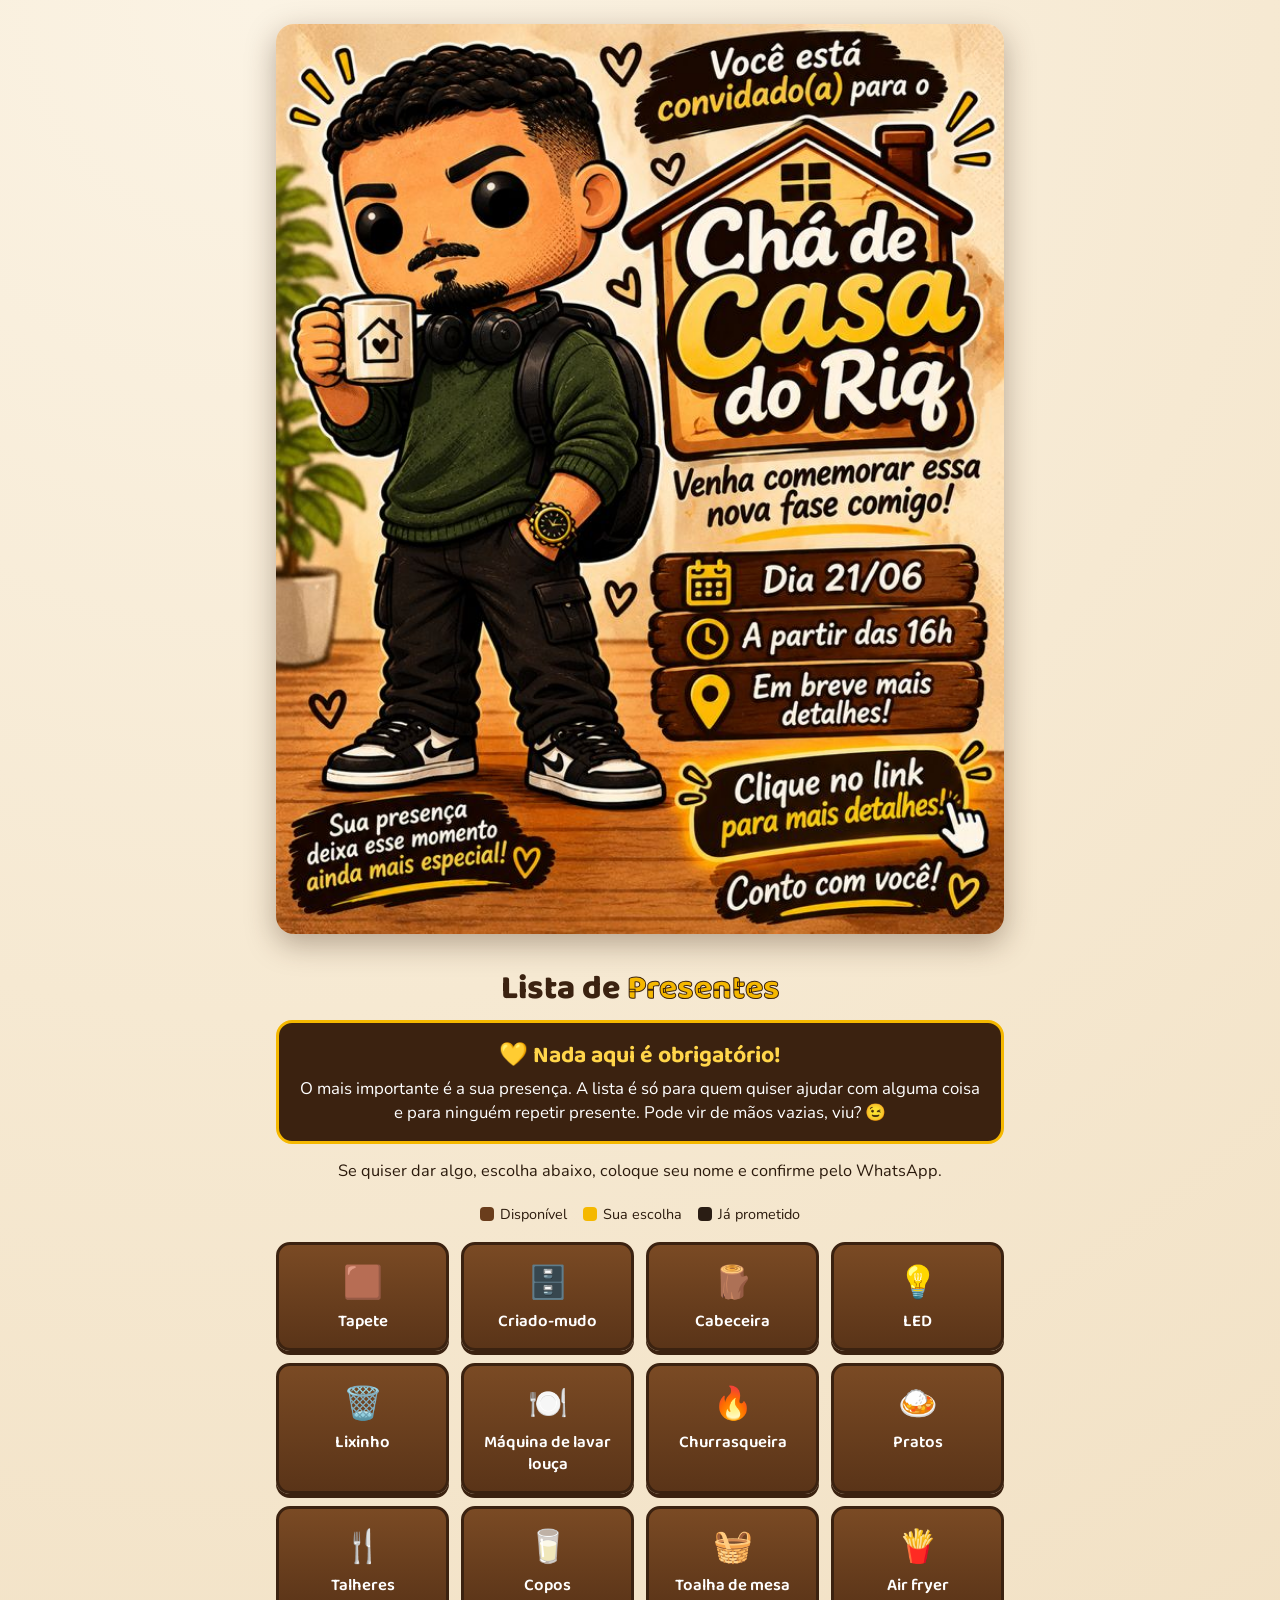
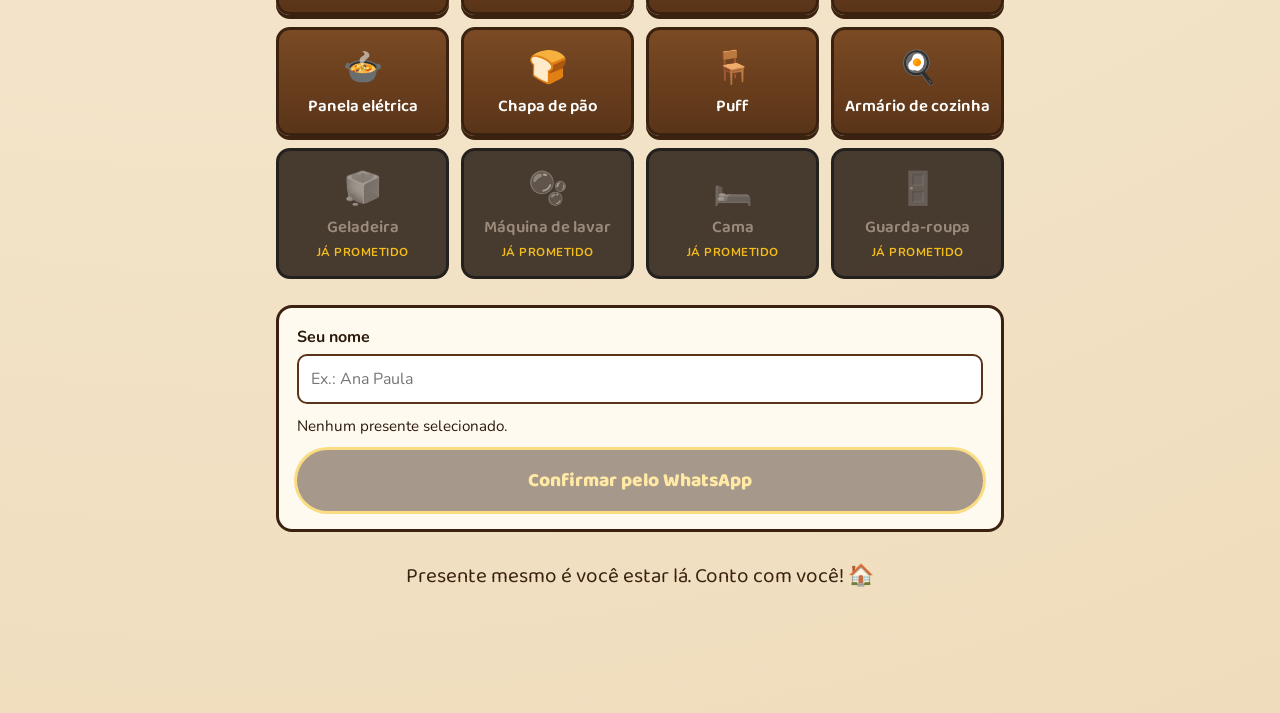
==== cha-de-casa/index.html @ 8cd5b953 "Adiciona a lista de presentes do chá de casa em /cha-de-casa Co-Authored-By: Claude Fable 5.1 <norep" ====
<!DOCTYPE html>
<html lang="pt-BR">
<head>
<meta charset="UTF-8">
<meta name="viewport" content="width=device-width, initial-scale=1.0">
<title>Chá de Casa do Riq — Lista de Presentes</title>
<link href="https://fonts.googleapis.com/css2?family=Baloo+2:wght@600;800&family=Nunito:wght@400;700&display=swap" rel="stylesheet">
<style>
  :root{
    --bege:#f6e9d2; --bege2:#efdcbc; --madeira:#5a3418; --madeira2:#3b2210;
    --amarelo:#f5b800; --amarelo2:#ffd54a; --texto:#2b1a0c; --escuro:#2a1d14;
  }
  *{box-sizing:border-box;margin:0;padding:0}
  body{font-family:'Nunito',sans-serif;color:var(--texto);
    background:radial-gradient(circle at 20% 0%,#fbf3e4,var(--bege) 40%,var(--bege2));min-height:100vh}
  .wrap{max-width:760px;margin:0 auto;padding:24px 16px 120px}
  .convite{width:100%;border-radius:18px;box-shadow:0 10px 30px rgba(59,34,16,.35);display:block}
  h1{font-family:'Baloo 2',cursive;font-weight:800;font-size:2.1rem;text-align:center;margin:28px 0 4px;color:var(--madeira2)}
  h1 span{color:var(--amarelo);-webkit-text-stroke:1px var(--madeira2)}
  .sub{text-align:center;margin-bottom:22px;font-size:1.02rem}
  .aviso{background:var(--madeira2);color:#fff;border:3px solid var(--amarelo);border-radius:16px;padding:16px 18px;
    text-align:center;font-size:1.05rem;line-height:1.45;margin:0 0 16px}
  .aviso strong{display:block;font-family:'Baloo 2',cursive;font-size:1.45rem;color:var(--amarelo2);margin-bottom:4px}
  .legenda{display:flex;gap:16px;justify-content:center;flex-wrap:wrap;margin-bottom:18px;font-size:.9rem}
  .legenda i{display:inline-block;width:14px;height:14px;border-radius:4px;vertical-align:-2px;margin-right:6px}
  .grid{display:grid;grid-template-columns:repeat(auto-fill,minmax(160px,1fr));gap:12px}
  .item{position:relative;background:linear-gradient(180deg,#7a4a24,var(--madeira));color:#fff;border:3px solid var(--madeira2);
    border-radius:14px;padding:16px 10px;text-align:center;cursor:pointer;transition:.15s;user-select:none;
    box-shadow:0 4px 0 var(--madeira2)}
  .item:hover{transform:translateY(-2px)}
  .item .emoji{font-size:2rem;display:block;margin-bottom:6px}
  .item .nome{font-family:'Baloo 2',cursive;font-weight:600;font-size:1.05rem;line-height:1.1}
  .item.sel{background:linear-gradient(180deg,var(--amarelo2),var(--amarelo));color:var(--madeira2);border-color:var(--madeira2)}
  .item.sel::after{content:"✓";position:absolute;top:6px;right:9px;font-weight:800;font-size:1.1rem}
  .item.prometido{background:var(--escuro);border-color:#000;color:#8d7d70;cursor:not-allowed;box-shadow:none;opacity:.85}
  .item.prometido:hover{transform:none}
  .item.prometido .emoji{filter:grayscale(1);opacity:.5}
  .item.prometido .tag{display:block;margin-top:6px;font-size:.72rem;font-weight:700;letter-spacing:.5px;text-transform:uppercase;color:var(--amarelo)}
  .tag{display:none}
  .form{margin-top:26px;background:#fffaf0;border:3px solid var(--madeira2);border-radius:16px;padding:18px}
  .form label{font-weight:700;display:block;margin-bottom:6px}
  .form input{width:100%;padding:12px;border-radius:10px;border:2px solid var(--madeira);font-size:1rem;font-family:inherit}
  .resumo{margin-top:12px;font-size:.95rem;min-height:1.2em}
  .btn{margin-top:14px;width:100%;padding:15px;border:none;border-radius:40px;font-family:'Baloo 2',cursive;font-weight:800;
    font-size:1.2rem;background:var(--madeira2);color:var(--amarelo2);cursor:pointer;box-shadow:0 0 0 3px var(--amarelo)}
  .btn:disabled{opacity:.45;cursor:not-allowed}
  .rodape{text-align:center;margin-top:28px;font-family:'Baloo 2',cursive;font-size:1.3rem;color:var(--madeira2)}
</style>
</head>
<body>
<div class="wrap">
  <img class="convite" src="[data-uri]" alt="Convite Chá de Casa do Riq — 21/06 a partir das 16h">

  <h1>Lista de <span>Presentes</span></h1>
  <div class="aviso">
    <strong>💛 Nada aqui é obrigatório!</strong>
    O mais importante é a sua presença. A lista é só para quem quiser ajudar com alguma coisa e para ninguém repetir presente. Pode vir de mãos vazias, viu? 😉
  </div>
  <p class="sub">Se quiser dar algo, escolha abaixo, coloque seu nome e confirme pelo WhatsApp.</p>

  <div class="legenda">
    <span><i style="background:#6a3d1c"></i>Disponível</span>
    <span><i style="background:#f5b800"></i>Sua escolha</span>
    <span><i style="background:#2a1d14"></i>Já prometido</span>
  </div>

  <div class="grid" id="grid"></div>

  <div class="form">
    <label for="nome">Seu nome</label>
    <input id="nome" placeholder="Ex.: Ana Paula" autocomplete="name">
    <div class="resumo" id="resumo">Nenhum presente selecionado.</div>
    <button class="btn" id="btn" disabled>Confirmar pelo WhatsApp</button>
  </div>

  <p class="rodape">Presente mesmo é você estar lá. Conto com você! 🏠</p>
</div>

<script>
  /* ===== CONFIGURAÇÃO =====
     WHATSAPP: número do Riq com DDI+DDD, só dígitos (ex.: 5561999998888).
     Para marcar um item como já prometido, troque prometido:false por true. */
  const WHATSAPP = "55XXXXXXXXXXX";

  const itens = [
    {nome:"Geladeira",              emoji:"🧊", prometido:true},
    {nome:"Máquina de lavar",       emoji:"🫧", prometido:true},
    {nome:"Cama",                   emoji:"🛏️", prometido:true},
    {nome:"Guarda-roupa",           emoji:"🚪", prometido:true},
    {nome:"Tapete",                 emoji:"🟫", prometido:false},
    {nome:"Criado-mudo",            emoji:"🗄️", prometido:false},
    {nome:"Cabeceira",              emoji:"🪵", prometido:false},
    {nome:"LED",                    emoji:"💡", prometido:false},
    {nome:"Lixinho",                emoji:"🗑️", prometido:false},
    {nome:"Máquina de lavar louça", emoji:"🍽️", prometido:false},
    {nome:"Churrasqueira",          emoji:"🔥", prometido:false},
    {nome:"Pratos",                 emoji:"🍛", prometido:false},
    {nome:"Talheres",               emoji:"🍴", prometido:false},
    {nome:"Copos",                  emoji:"🥛", prometido:false},
    {nome:"Toalha de mesa",         emoji:"🧺", prometido:false},
    {nome:"Air fryer",              emoji:"🍟", prometido:false},
    {nome:"Panela elétrica",        emoji:"🍲", prometido:false},
    {nome:"Chapa de pão",           emoji:"🍞", prometido:false},
    {nome:"Puff",                  emoji:"🪑", prometido:false},
    {nome:"Armário de cozinha",     emoji:"🍳", prometido:false},
  ];

  const grid = document.getElementById('grid');
  const nomeEl = document.getElementById('nome');
  const resumo = document.getElementById('resumo');
  const btn = document.getElementById('btn');
  const selecionados = new Set();

  // Disponíveis primeiro, prometidos no fim
  [...itens].sort((a,b)=>a.prometido-b.prometido).forEach(it=>{
    const d = document.createElement('div');
    d.className = 'item' + (it.prometido ? ' prometido' : '');
    d.innerHTML = `<span class="emoji">${it.emoji}</span><span class="nome">${it.nome}</span><span class="tag">Já prometido</span>`;
    if(!it.prometido){
      d.onclick = ()=>{
        selecionados.has(it.nome) ? selecionados.delete(it.nome) : selecionados.add(it.nome);
        d.classList.toggle('sel');
        atualizar();
      };
    }
    grid.appendChild(d);
  });

  function atualizar(){
    const lista = [...selecionados];
    resumo.textContent = lista.length ? 'Você vai dar: ' + lista.join(', ') : 'Nenhum presente selecionado.';
    btn.disabled = !(lista.length && nomeEl.value.trim());
  }
  nomeEl.addEventListener('input', atualizar);

  btn.onclick = ()=>{
    const msg = `Oi Riq! Aqui é ${nomeEl.value.trim()} 😊\nPara o Chá de Casa (21/06) eu vou dar: ${[...selecionados].join(', ')} 🎁`;
    window.open(`https://wa.me/${WHATSAPP}?text=${encodeURIComponent(msg)}`, '_blank');
  };
</script>
</body>
</html>
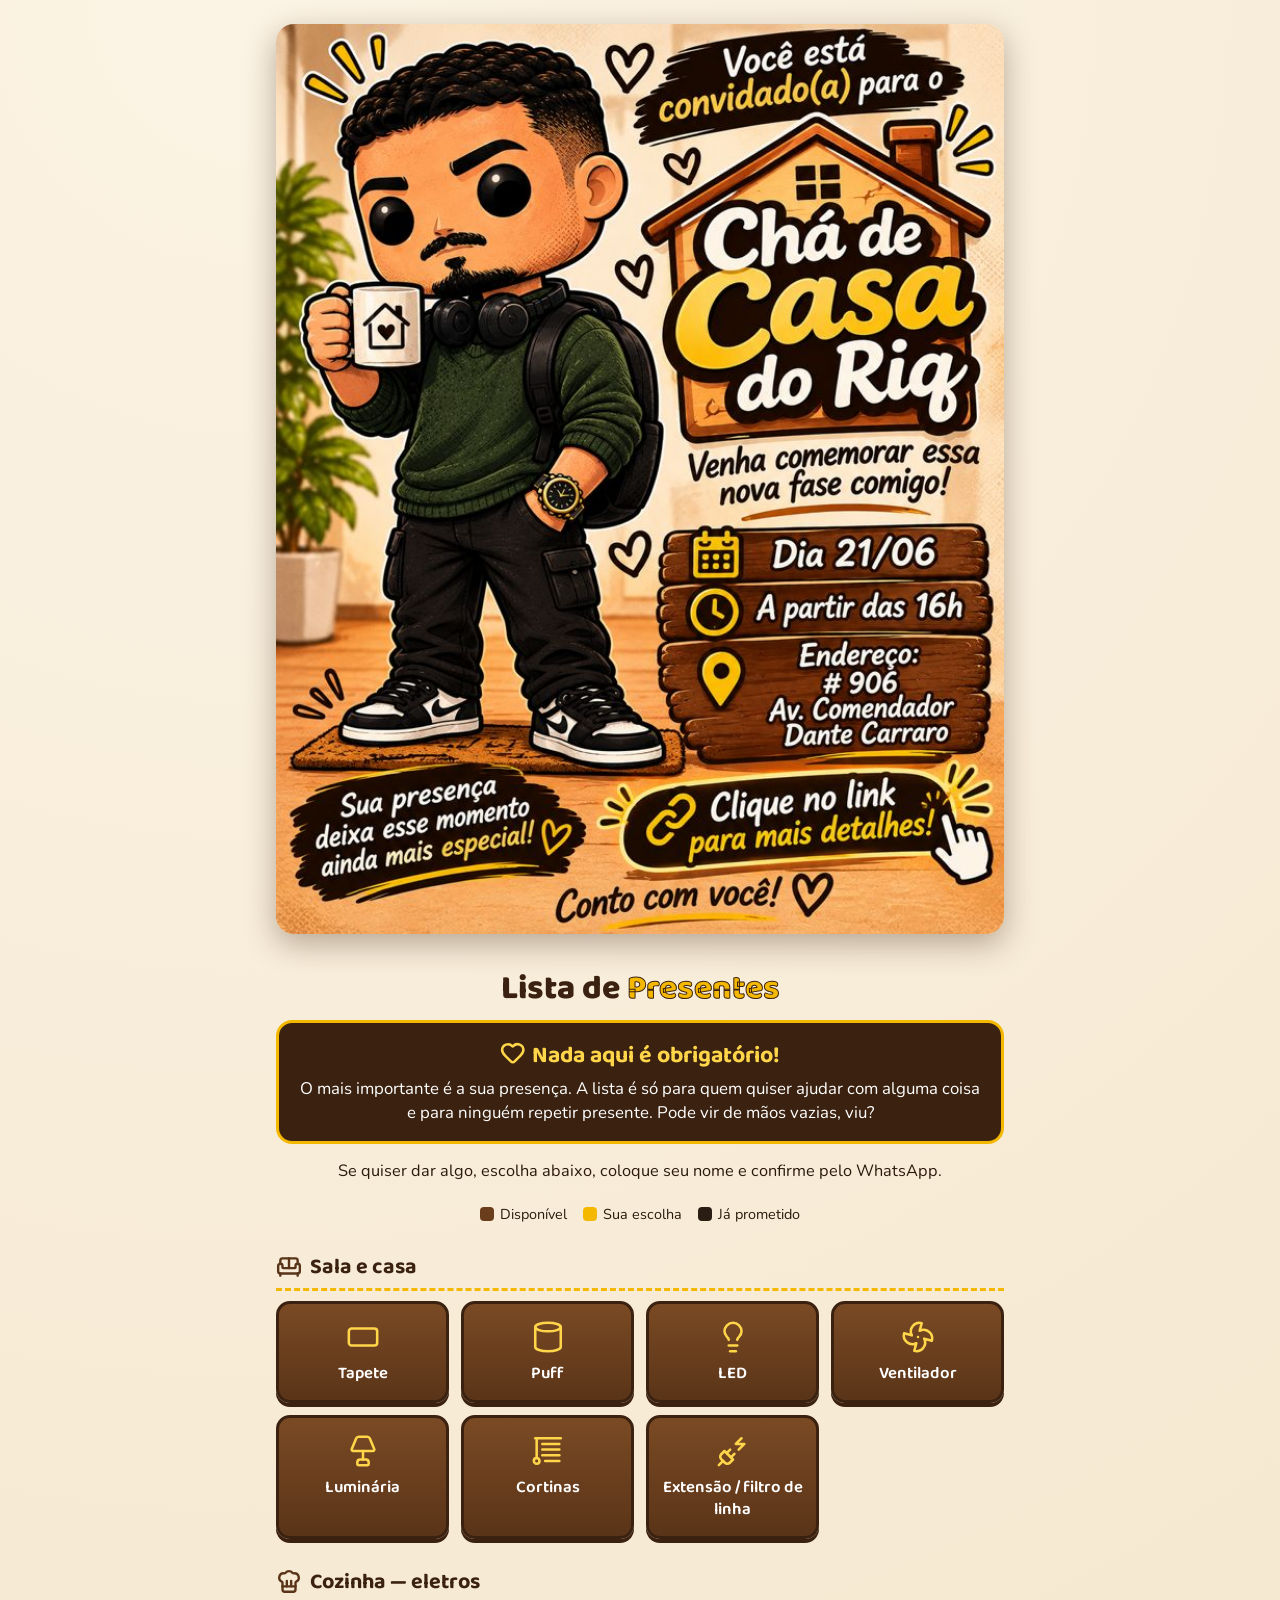
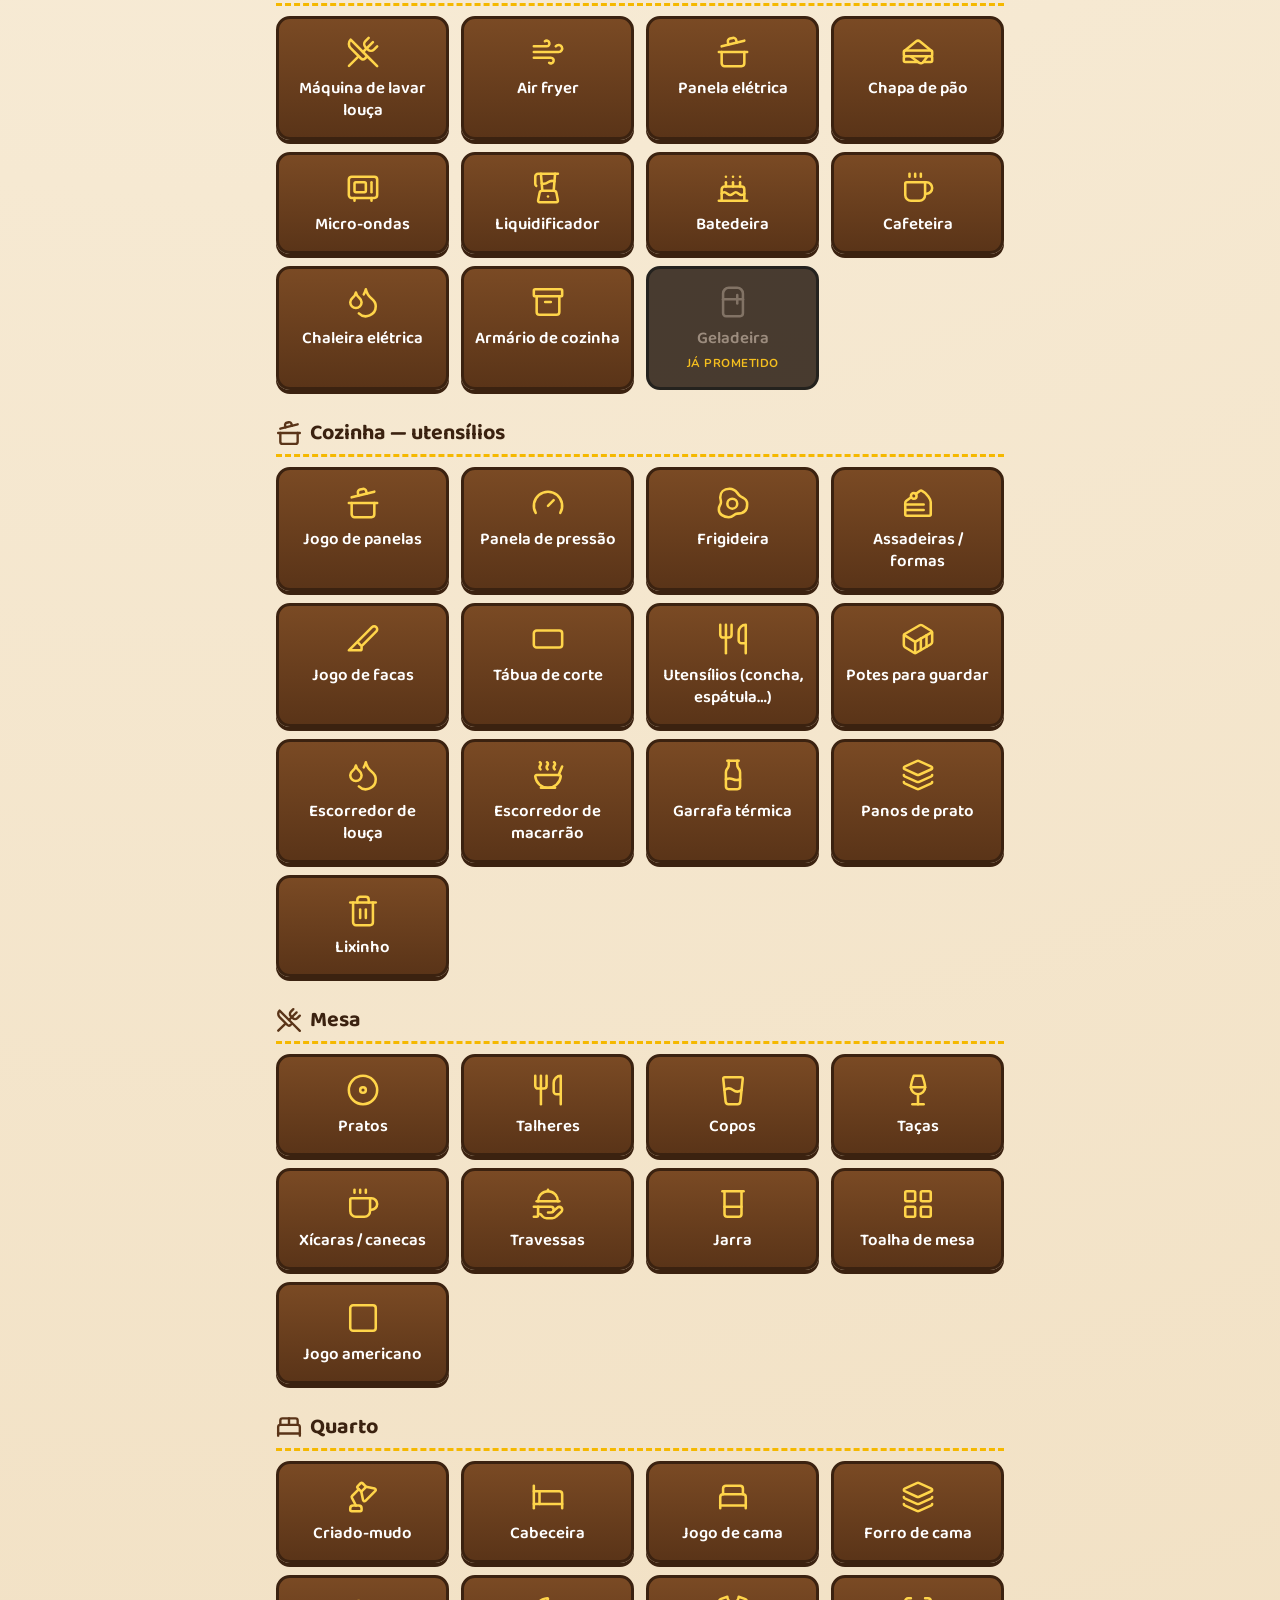
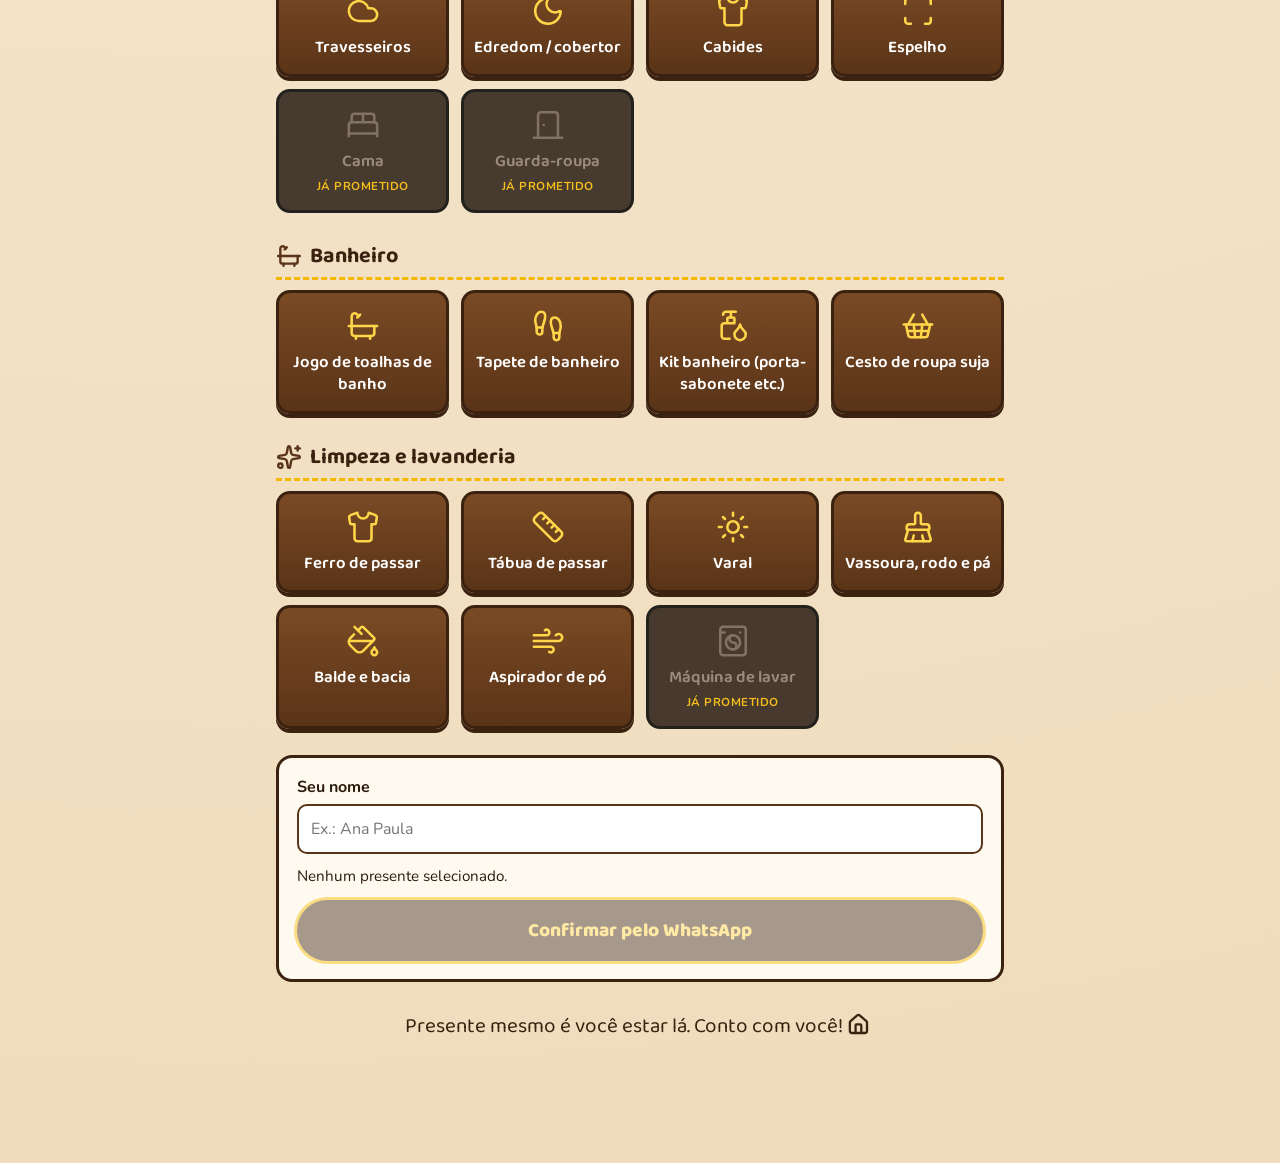
==== commit f2bd01bc: "Lista do chá de casa por categorias, com ícones e mais itens Co-Authored-By: Claude Fable 5.1 <norep" ====
--- a/cha-de-casa/index.html
+++ b/cha-de-casa/index.html
@@ -24,17 +24,24 @@
   .legenda{display:flex;gap:16px;justify-content:center;flex-wrap:wrap;margin-bottom:18px;font-size:.9rem}
   .legenda i{display:inline-block;width:14px;height:14px;border-radius:4px;vertical-align:-2px;margin-right:6px}
   .grid{display:grid;grid-template-columns:repeat(auto-fill,minmax(160px,1fr));gap:12px}
+  .cat{font-family:'Baloo 2',cursive;font-size:1.35rem;color:var(--madeira2);margin:26px 0 10px;border-bottom:3px dashed var(--amarelo);padding-bottom:4px}
   .item{position:relative;background:linear-gradient(180deg,#7a4a24,var(--madeira));color:#fff;border:3px solid var(--madeira2);
     border-radius:14px;padding:16px 10px;text-align:center;cursor:pointer;transition:.15s;user-select:none;
     box-shadow:0 4px 0 var(--madeira2)}
   .item:hover{transform:translateY(-2px)}
-  .item .emoji{font-size:2rem;display:block;margin-bottom:6px}
+  .item .ic{display:flex;justify-content:center;margin-bottom:8px}
+  .item .ic svg{width:34px;height:34px;stroke:var(--amarelo2);stroke-width:1.8}
+  .item.sel .ic svg{stroke:var(--madeira2)}
+  .cat{display:flex;align-items:center;gap:8px}
+  .cat svg{width:26px;height:26px;stroke:var(--madeira);stroke-width:2.2}
+  .ic-inline{display:inline-flex;vertical-align:-4px;margin-right:6px}
+  .ic-inline svg{width:1.1em;height:1.1em;stroke:currentColor;stroke-width:2.4}
   .item .nome{font-family:'Baloo 2',cursive;font-weight:600;font-size:1.05rem;line-height:1.1}
   .item.sel{background:linear-gradient(180deg,var(--amarelo2),var(--amarelo));color:var(--madeira2);border-color:var(--madeira2)}
   .item.sel::after{content:"✓";position:absolute;top:6px;right:9px;font-weight:800;font-size:1.1rem}
   .item.prometido{background:var(--escuro);border-color:#000;color:#8d7d70;cursor:not-allowed;box-shadow:none;opacity:.85}
   .item.prometido:hover{transform:none}
-  .item.prometido .emoji{filter:grayscale(1);opacity:.5}
+  .item.prometido .ic svg{stroke:#6e5f53}
   .item.prometido .tag{display:block;margin-top:6px;font-size:.72rem;font-weight:700;letter-spacing:.5px;text-transform:uppercase;color:var(--amarelo)}
   .tag{display:none}
   .form{margin-top:26px;background:#fffaf0;border:3px solid var(--madeira2);border-radius:16px;padding:18px}
@@ -49,12 +56,12 @@
 </head>
 <body>
 <div class="wrap">
-  <img class="convite" src="[data-uri]" alt="Convite Chá de Casa do Riq — 21/06 a partir das 16h">
+  <img class="convite" src="[data-uri]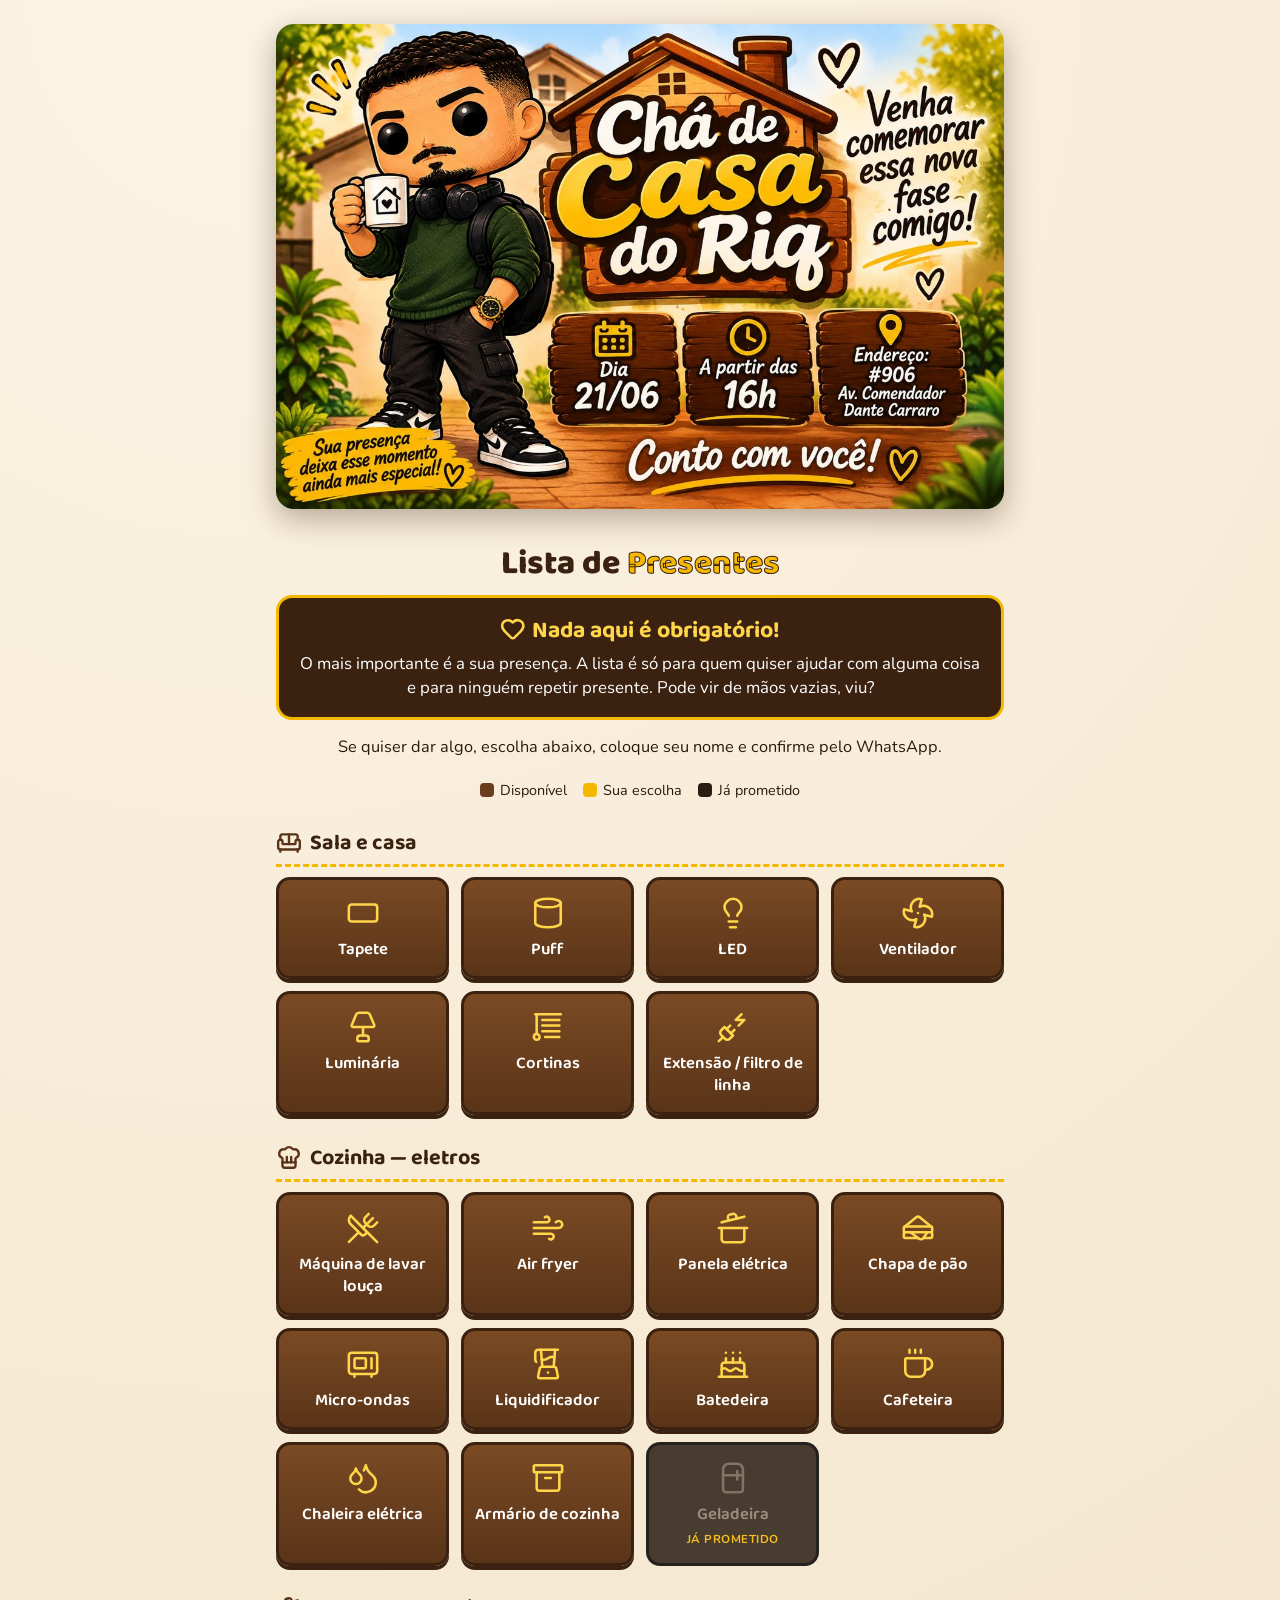
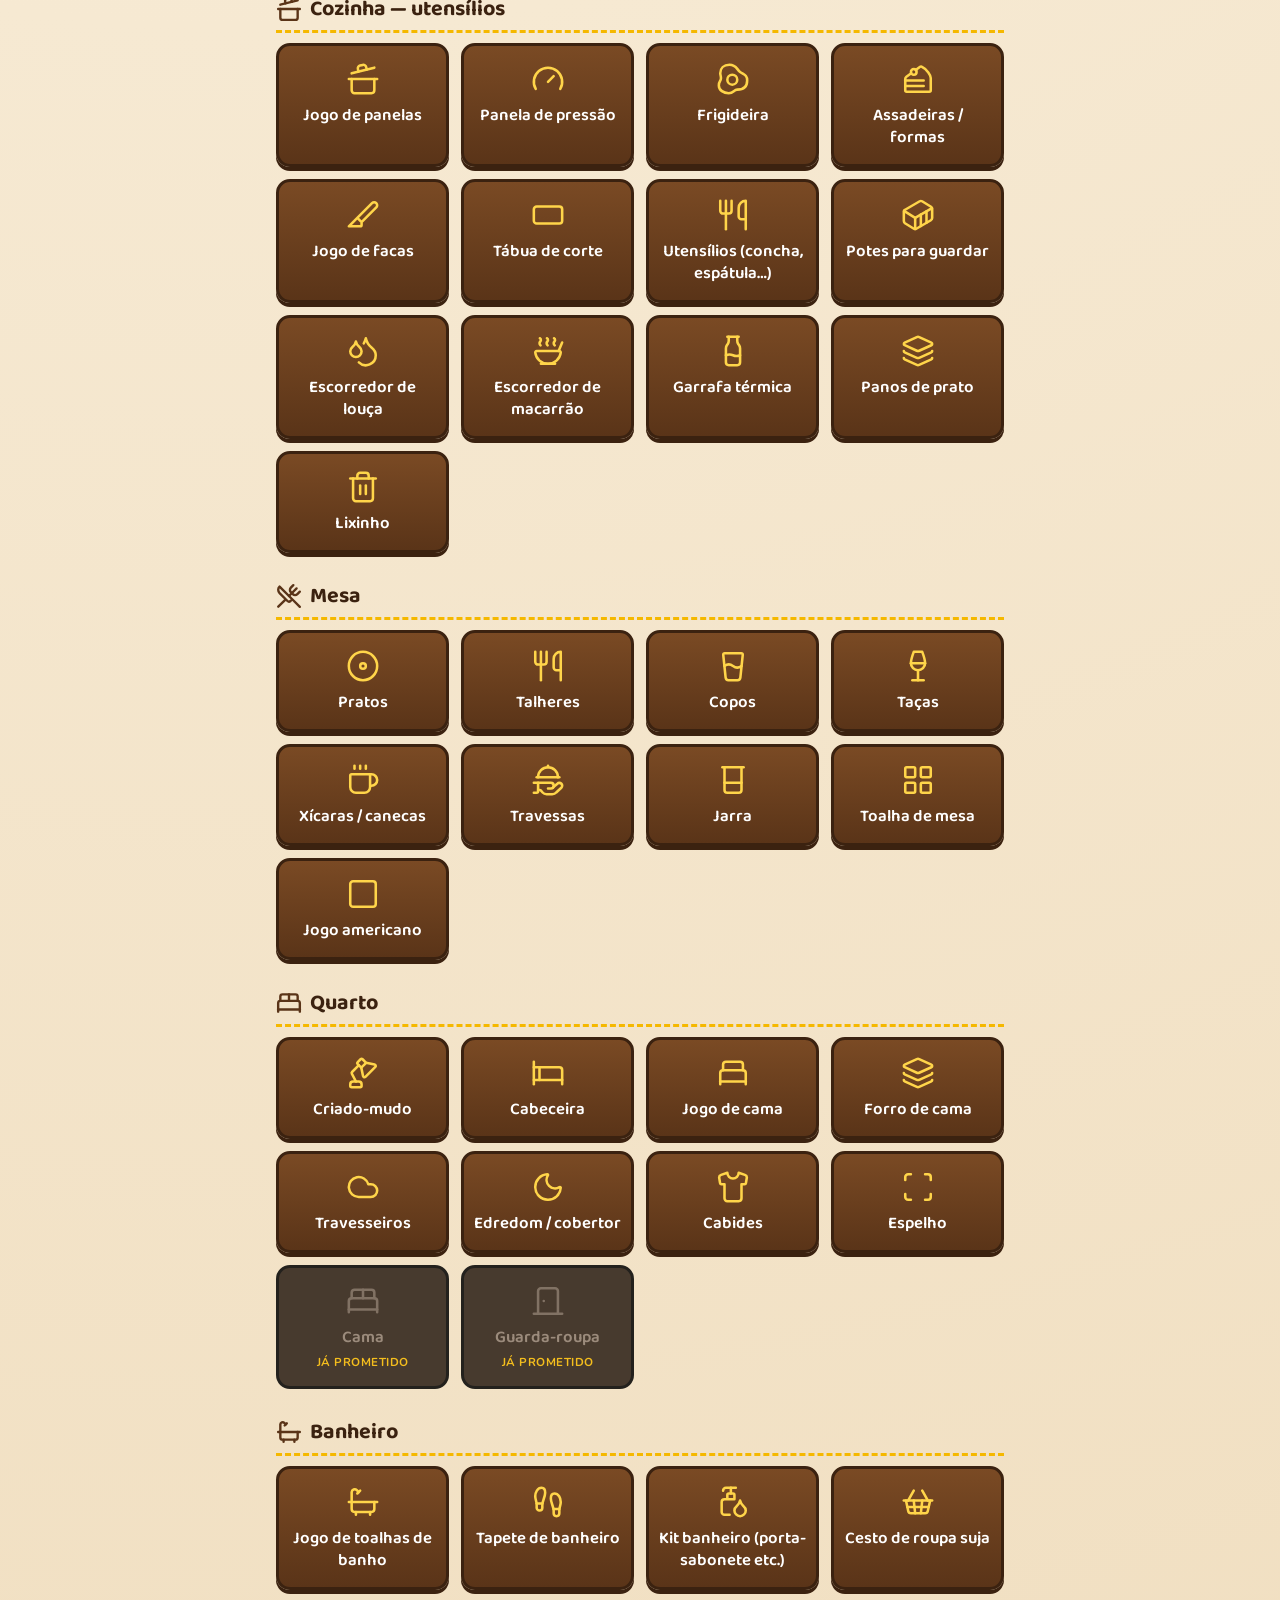
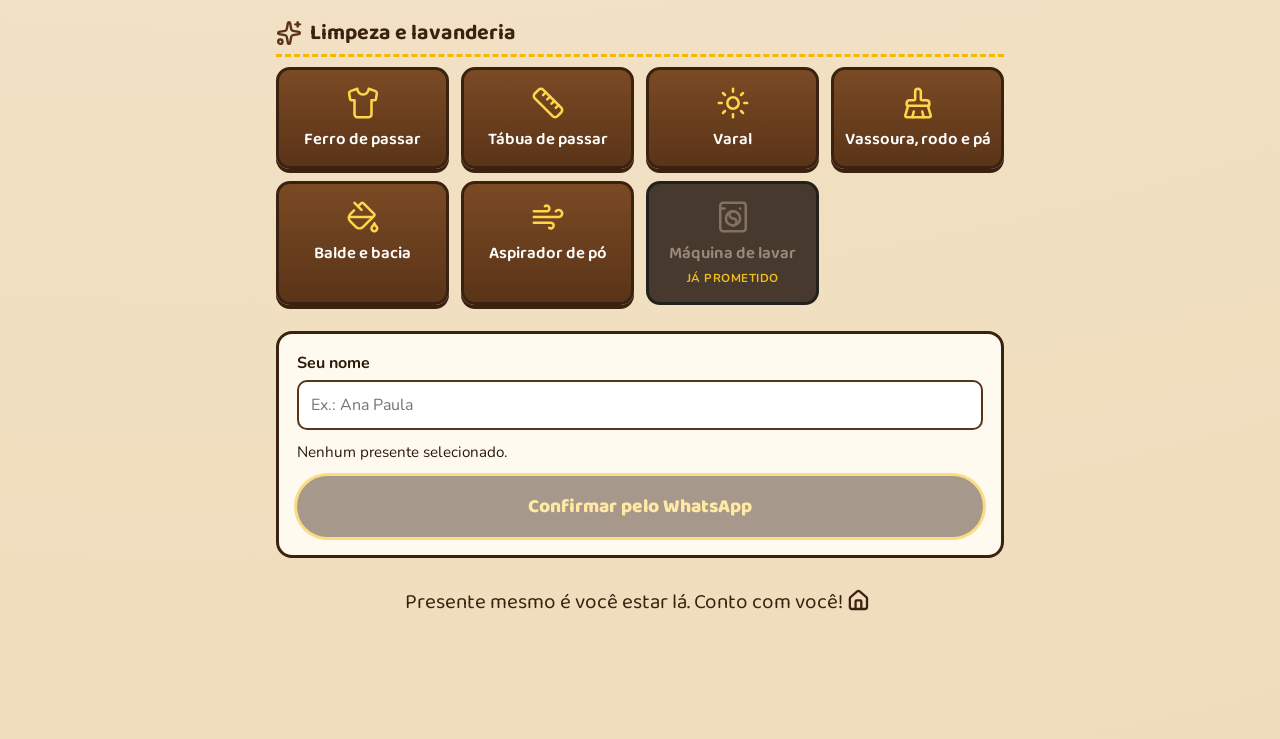
==== commit a6ebaa19: "Troca a imagem do convite do chá de casa Co-Authored-By: Claude Fable 5.1 <noreply@anthropic.com>" ====
--- a/cha-de-casa/index.html
+++ b/cha-de-casa/index.html
@@ -56,7 +56,7 @@
 </head>
 <body>
 <div class="wrap">
-  <img class="convite" src="[data-uri]" alt="Convite Chá de Casa do Riq — 21/06 a partir das 16h">
+  <img class="convite" src="[data-uri]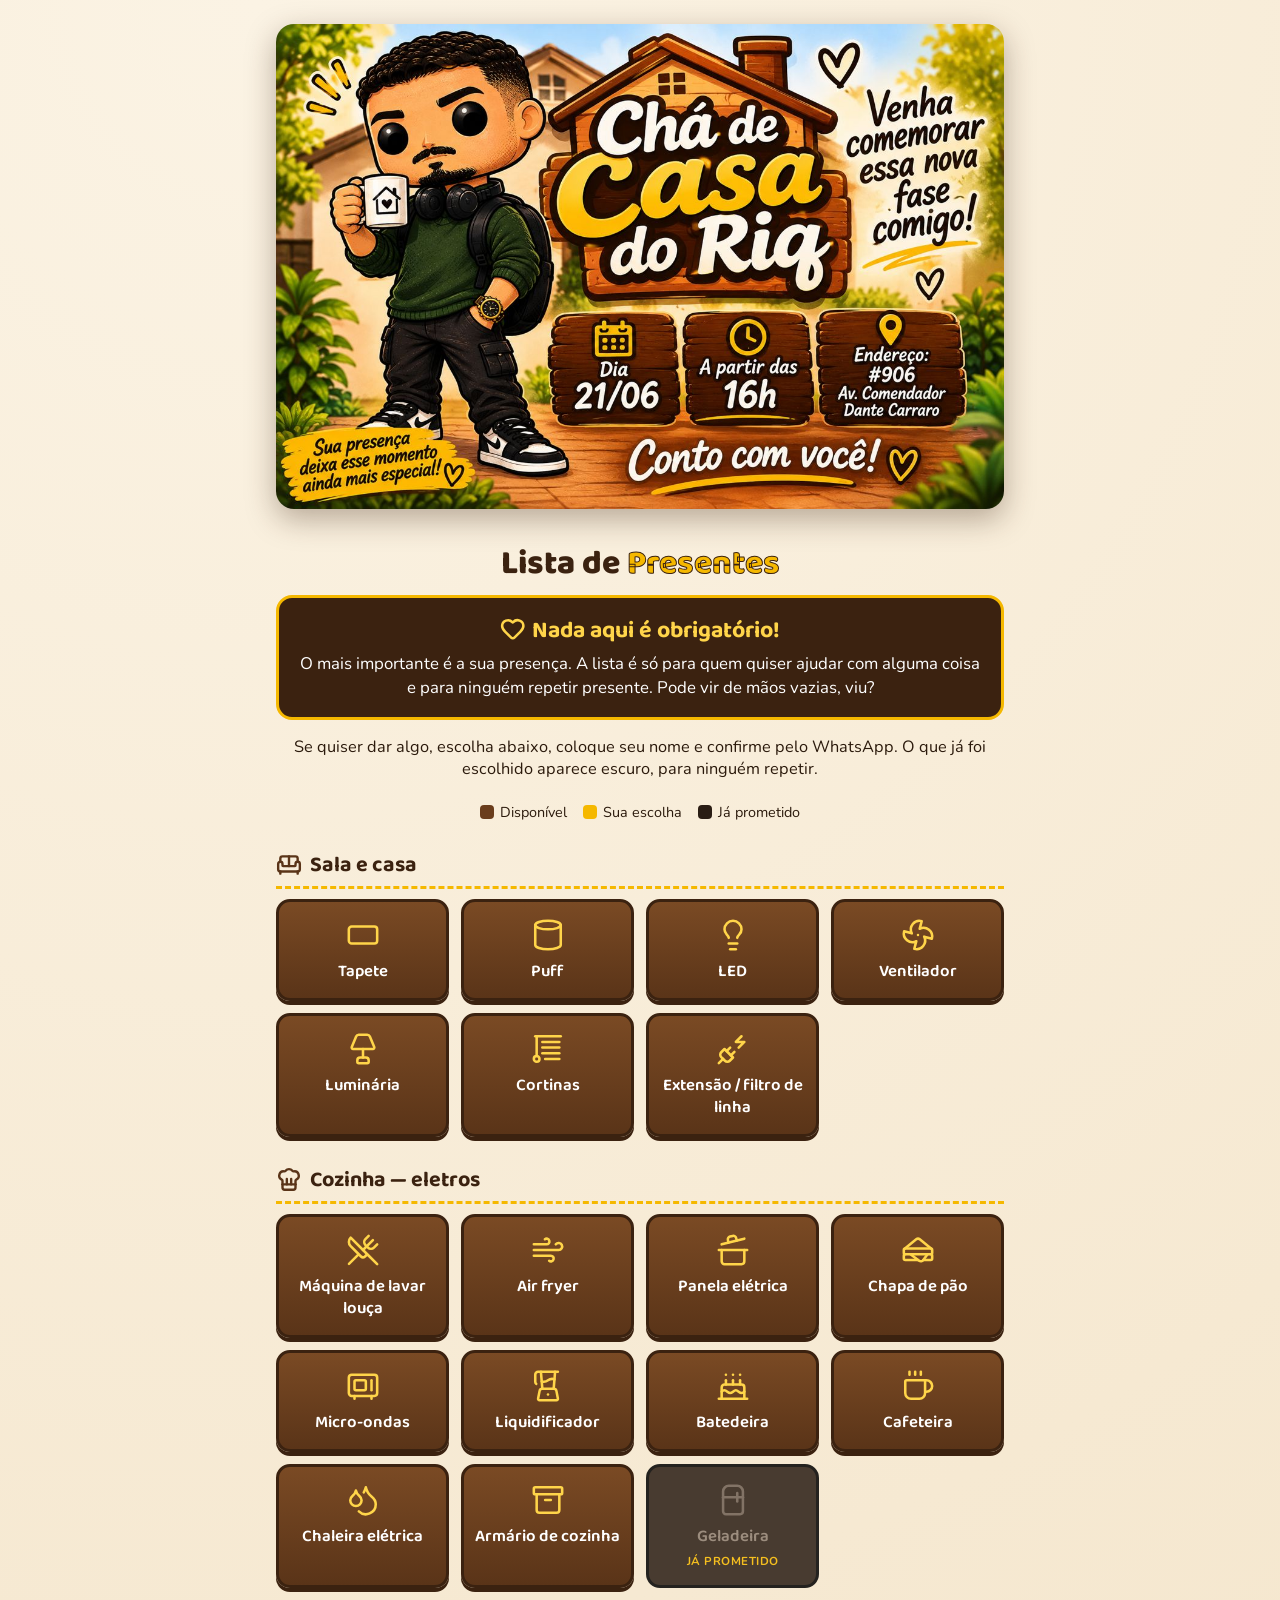
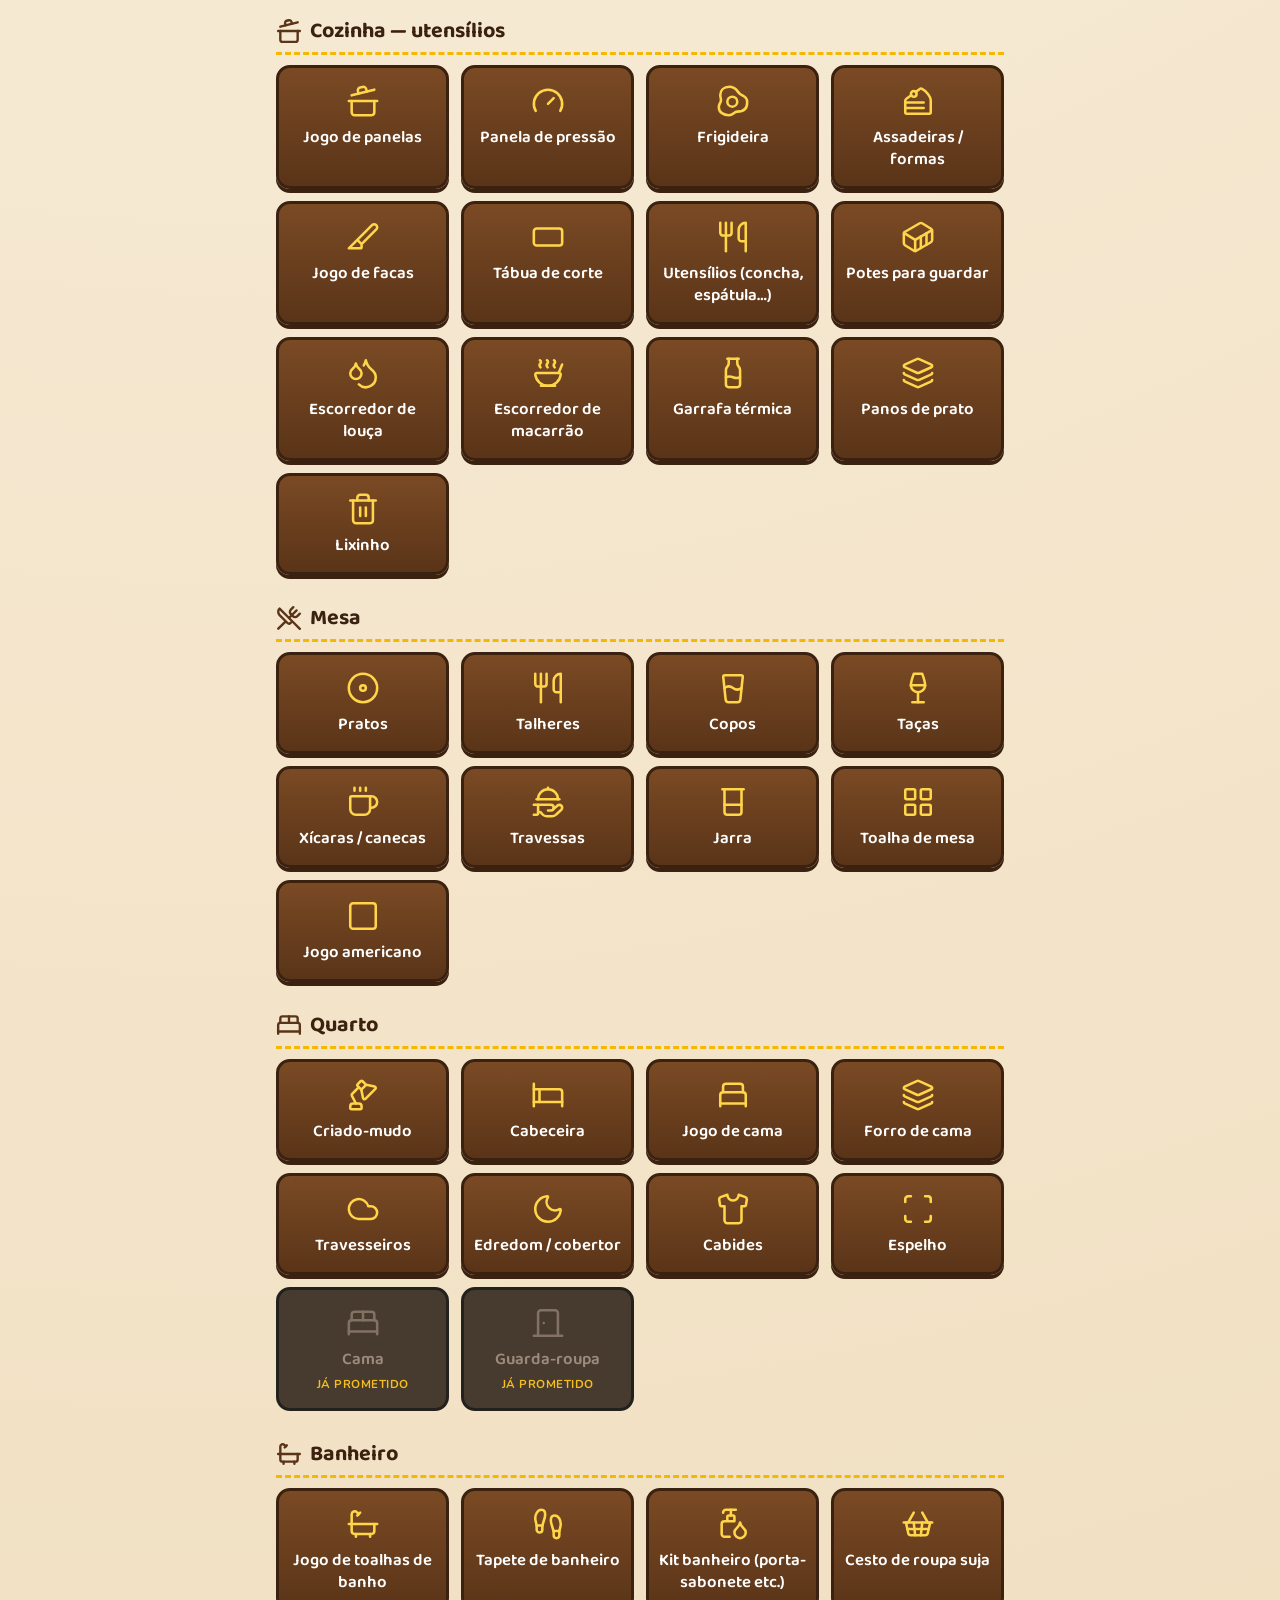
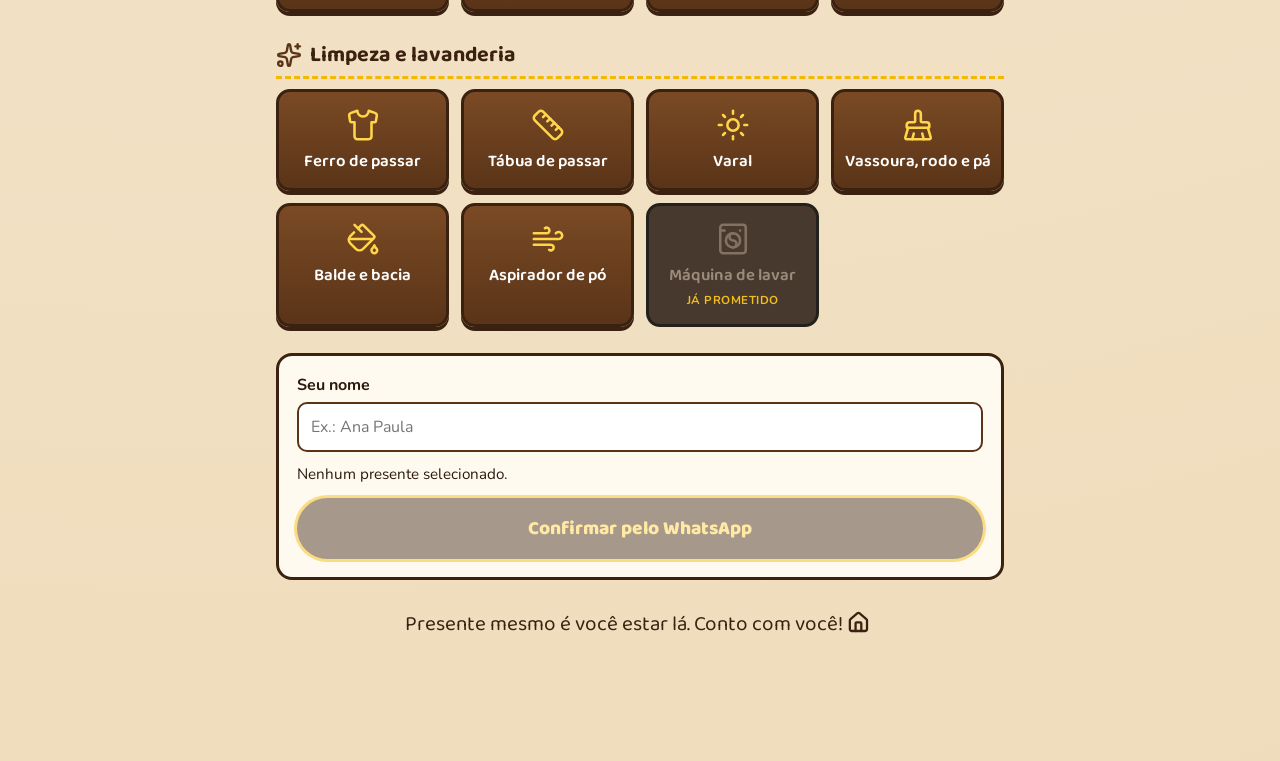
==== commit a5ec2fa8: "Lista do chá de casa: presentes escolhidos ficam marcados para todos (Firebase) Co-Authored-By: Clau" ====
--- a/cha-de-casa/index.html
+++ b/cha-de-casa/index.html
@@ -63,7 +63,7 @@
     <strong><span class="ic-inline" data-i="heart"></span>Nada aqui é obrigatório!</strong>
     O mais importante é a sua presença. A lista é só para quem quiser ajudar com alguma coisa e para ninguém repetir presente. Pode vir de mãos vazias, viu?
   </div>
-  <p class="sub">Se quiser dar algo, escolha abaixo, coloque seu nome e confirme pelo WhatsApp.</p>
+  <p class="sub">Se quiser dar algo, escolha abaixo, coloque seu nome e confirme pelo WhatsApp. O que já foi escolhido aparece escuro, para ninguém repetir.</p>
 
   <div class="legenda">
     <span><i style="background:#6a3d1c"></i>Disponível</span>
@@ -83,10 +83,20 @@
   <p class="rodape">Presente mesmo é você estar lá. Conto com você! <span class="ic-inline" data-i="house"></span></p>
 </div>
 
-<script>
+<script type="module">
   /* ===== CONFIGURAÇÃO =====
      WHATSAPP: número do Riq com DDI+DDD, só dígitos (ex.: 5561999998888). */
-  const WHATSAPP = "55XXXXXXXXXXX";
+  const WHATSAPP = "5554991064896";
+
+  /* FIREBASE: cole aqui o firebaseConfig do seu projeto (console.firebase.google.com).
+     Enquanto estiver vazio, a página funciona, mas as escolhas não ficam marcadas para os outros. */
+  const FIREBASE = {
+    apiKey: "",
+    authDomain: "",
+    databaseURL: "",
+    projectId: "",
+    appId: "",
+  };
 
   // Para marcar como já prometido: troque L por P no item
   const P = true, L = false;
@@ -175,25 +185,38 @@
   const resumo = document.getElementById('resumo');
   const btn = document.getElementById('btn');
   const selecionados = new Set();
+  const cards = new Map();   // nome do item -> cartão na tela
+  const fixos = new Set();   // itens marcados como P no código
+  const chave = n => n.normalize('NFD').replace(/[\u0300-\u036f]/g,'').toLowerCase().replace(/[^a-z0-9]+/g,'-').replace(/^-|-$/g,'');
 
   for (const {nome:cat, icone, itens:lista} of categorias) {
     const h = document.createElement('h2'); h.className='cat'; h.innerHTML = ICONES[icone] + `<span>${cat}</span>`; grid.appendChild(h);
     const g = document.createElement('div'); g.className='grid'; grid.appendChild(g);
-    [...lista].sort((a,b)=>a[2]-b[2]).forEach(([nome,emoji,prometido])=>{
+    [...lista].sort((a,b)=>a[2]-b[2]).forEach(([nome,icone,prometido])=>{
       const d = document.createElement('div');
-      d.className = 'item' + (prometido ? ' prometido' : '');
-      d.innerHTML = `<span class="ic">${ICONES[emoji]}</span><span class="nome">${nome}</span><span class="tag">Já prometido</span>`;
-      if(!prometido){
-        d.onclick = ()=>{
-          selecionados.has(nome) ? selecionados.delete(nome) : selecionados.add(nome);
-          d.classList.toggle('sel'); atualizar();
-        };
-      }
-      g.appendChild(d);
+      d.className = 'item';
+      d.innerHTML = `<span class="ic">${ICONES[icone]}</span><span class="nome">${nome}</span><span class="tag">Já prometido</span>`;
+      d.onclick = ()=>{
+        if (d.classList.contains('prometido')) return;
+        selecionados.has(nome) ? selecionados.delete(nome) : selecionados.add(nome);
+        d.classList.toggle('sel'); atualizar();
+      };
+      g.appendChild(d); cards.set(nome, d);
+      if (prometido) { fixos.add(nome); marcarPrometido(nome); }
     });
   }
 
   document.querySelectorAll('[data-i]').forEach(e=>e.innerHTML=ICONES[e.dataset.i]);
+
+  function marcarPrometido(nome){
+    const d = cards.get(nome); if (!d) return;
+    d.classList.add('prometido'); d.classList.remove('sel');
+    selecionados.delete(nome);
+  }
+  function liberar(nome){
+    const d = cards.get(nome); if (!d || fixos.has(nome)) return;
+    d.classList.remove('prometido');
+  }
 
   function atualizar(){
     const lista = [...selecionados];
@@ -202,10 +225,60 @@
   }
   nomeEl.addEventListener('input', atualizar);
 
-  btn.onclick = ()=>{
-    const msg = `Oi Riq! Aqui é ${nomeEl.value.trim()} 😊\nPara o Chá de Casa (21/06) eu vou dar: ${[...selecionados].join(', ')} 🎁`;
-    window.open(`https://wa.me/${WHATSAPP}?text=${encodeURIComponent(msg)}`, '_blank');
+  // ===== SINCRONIZAÇÃO ENTRE CONVIDADOS (Firebase Realtime Database) =====
+  let db = null, fb = null;
+  async function ligarFirebase(){
+    if (!FIREBASE.databaseURL) return;
+    const [{initializeApp}, {getDatabase, ref, onValue, set, serverTimestamp}] = await Promise.all([
+      import('https://www.gstatic.com/firebasejs/10.12.5/firebase-app.js'),
+      import('https://www.gstatic.com/firebasejs/10.12.5/firebase-database.js'),
+    ]);
+    db = getDatabase(initializeApp(FIREBASE));
+    fb = {ref, set, serverTimestamp};
+    onValue(ref(db, 'presentes'), snap => {
+      const dados = snap.val() || {};
+      const noServidor = new Set(Object.values(dados).map(r => r.item));
+      for (const nome of cards.keys()) noServidor.has(nome) ? marcarPrometido(nome) : liberar(nome);
+      atualizar();
+    });
+  }
+  ligarFirebase().catch(e => console.warn('Sem sincronização:', e));
+
+  // Grava cada item escolhido. As regras do banco só deixam gravar se o item ainda estiver livre,
+  // então "tomados" são os que alguém pegou segundos antes.
+  async function registrar(nome, lista){
+    const feitos = [], tomados = [];
+    if (!db) return {feitos: lista, tomados};
+    for (const item of lista){
+      const grava = fb.set(fb.ref(db, 'presentes/' + chave(item)), {item, nome, quando: fb.serverTimestamp()});
+      const espera = new Promise(r => setTimeout(() => r('timeout'), 8000));
+      try { await Promise.race([grava, espera]); feitos.push(item); }
+      catch (e) { tomados.push(item); }
+    }
+    return {feitos, tomados};
+  }
+
+  btn.onclick = async ()=>{
+    const nome = nomeEl.value.trim();
+    const lista = [...selecionados];
+    if (!nome || !lista.length) return;
+    btn.disabled = true;
+    const texto = btn.textContent; btn.textContent = 'Registrando…';
+    const janela = window.open('', '_blank');   // aberta no clique para o celular não bloquear
+    try {
+      const {feitos, tomados} = await registrar(nome, lista);
+      tomados.forEach(marcarPrometido);
+      if (tomados.length) alert('Ops! Alguém acabou de escolher: ' + tomados.join(', ') + '. Esse(s) saiu(ram) da sua lista.');
+      if (!feitos.length) { if (janela) janela.close(); return; }
+      feitos.forEach(marcarPrometido);
+      const msg = `Oi Riq! Aqui é ${nome} 😊\nPara o Chá de Casa (21/06) eu vou dar: ${feitos.join(', ')} 🎁`;
+      const url = `https://wa.me/${WHATSAPP}?text=${encodeURIComponent(msg)}`;
+      if (janela) janela.location = url; else location.href = url;
+    } finally {
+      btn.textContent = texto; atualizar();
+    }
   };
 </script>
+
 </body>
 </html>
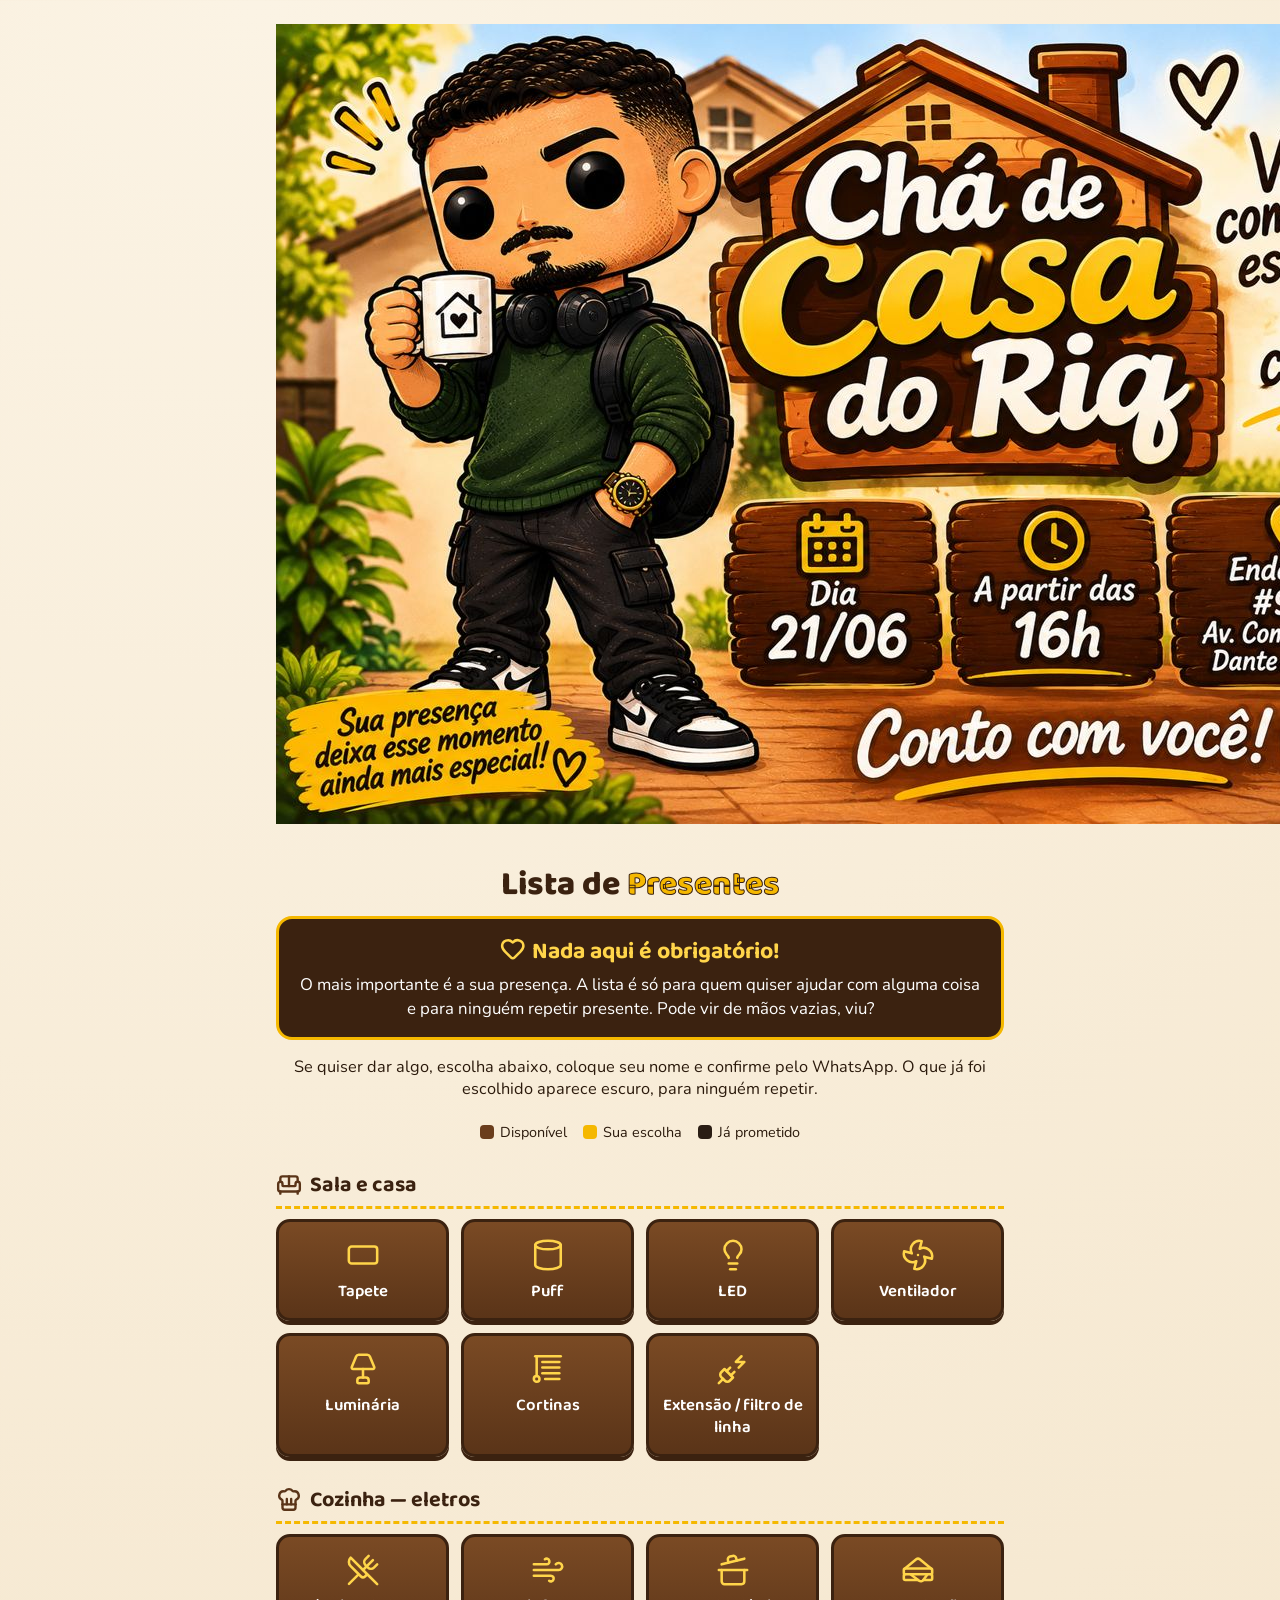
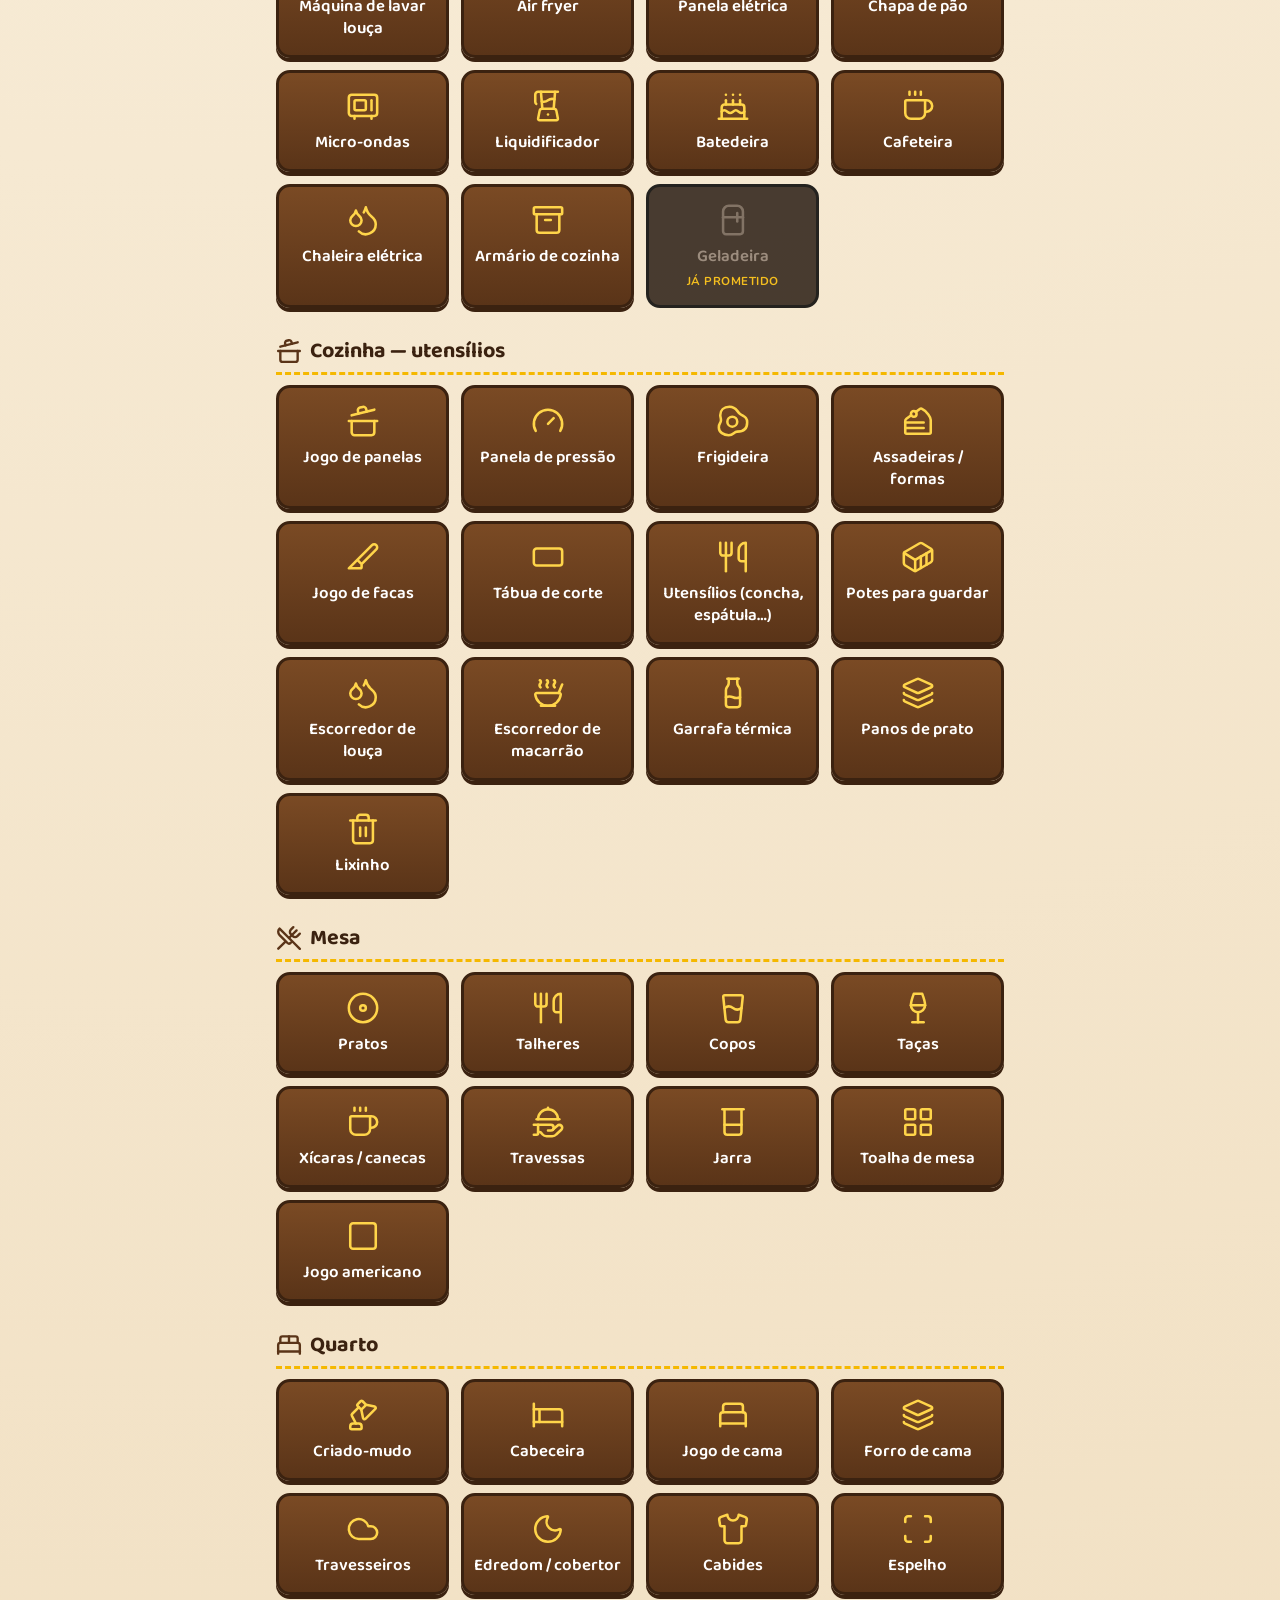
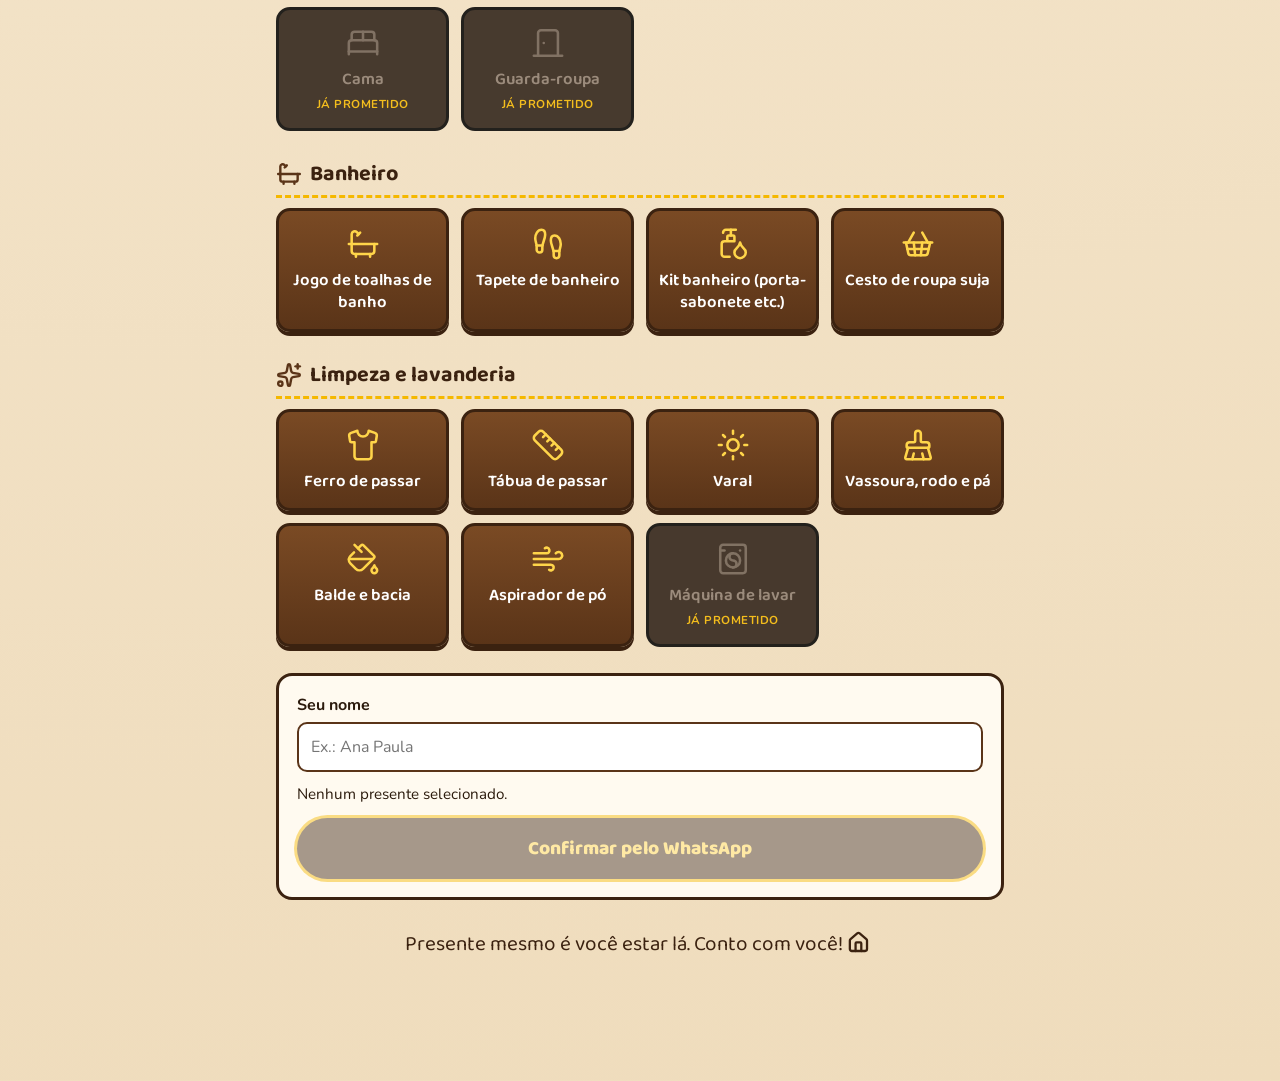
==== commit 36401459: "Remove a imagem do convite da lista do chá de casa Co-Authored-By: Claude Fable 5.1 <noreply@anthrop" ====
--- a/cha-de-casa/index.html
+++ b/cha-de-casa/index.html
@@ -14,7 +14,6 @@
   body{font-family:'Nunito',sans-serif;color:var(--texto);
     background:radial-gradient(circle at 20% 0%,#fbf3e4,var(--bege) 40%,var(--bege2));min-height:100vh}
   .wrap{max-width:760px;margin:0 auto;padding:24px 16px 120px}
-  .convite{width:100%;border-radius:18px;box-shadow:0 10px 30px rgba(59,34,16,.35);display:block}
   h1{font-family:'Baloo 2',cursive;font-weight:800;font-size:2.1rem;text-align:center;margin:28px 0 4px;color:var(--madeira2)}
   h1 span{color:var(--amarelo);-webkit-text-stroke:1px var(--madeira2)}
   .sub{text-align:center;margin-bottom:22px;font-size:1.02rem}
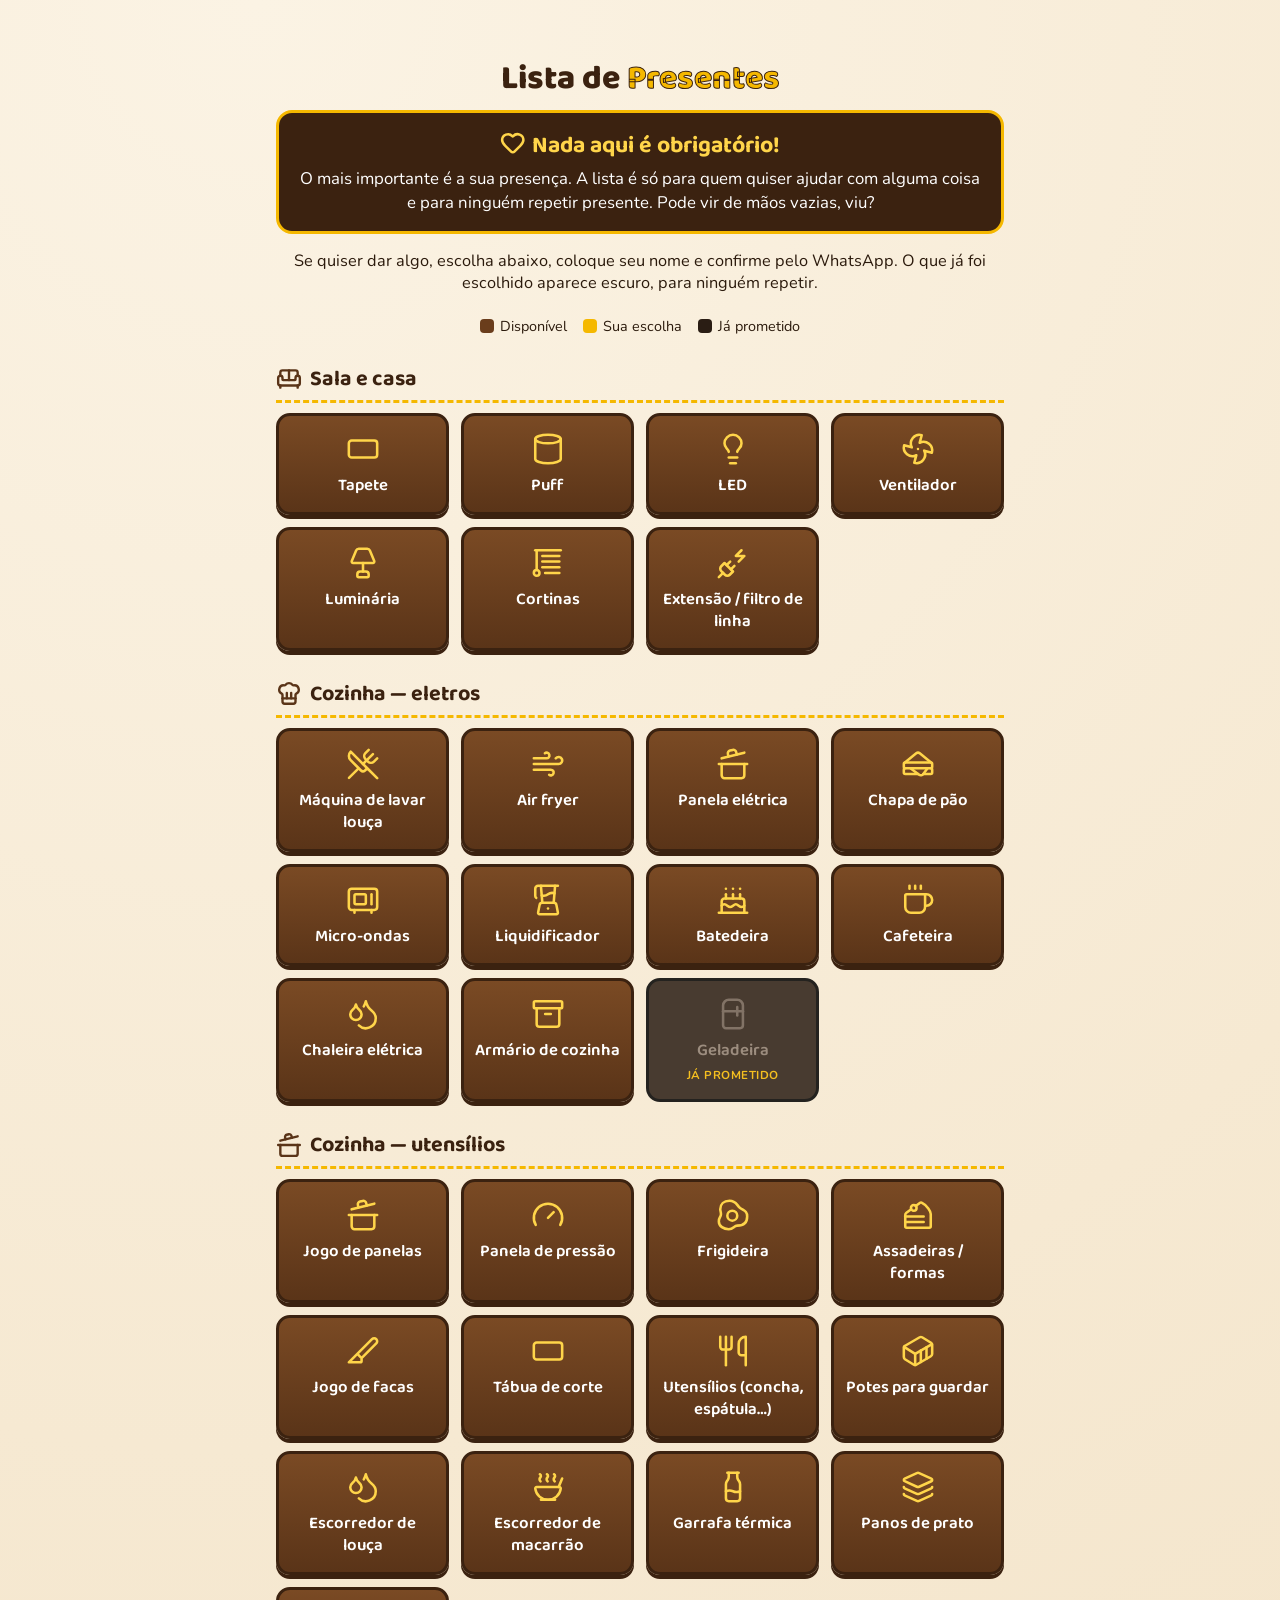
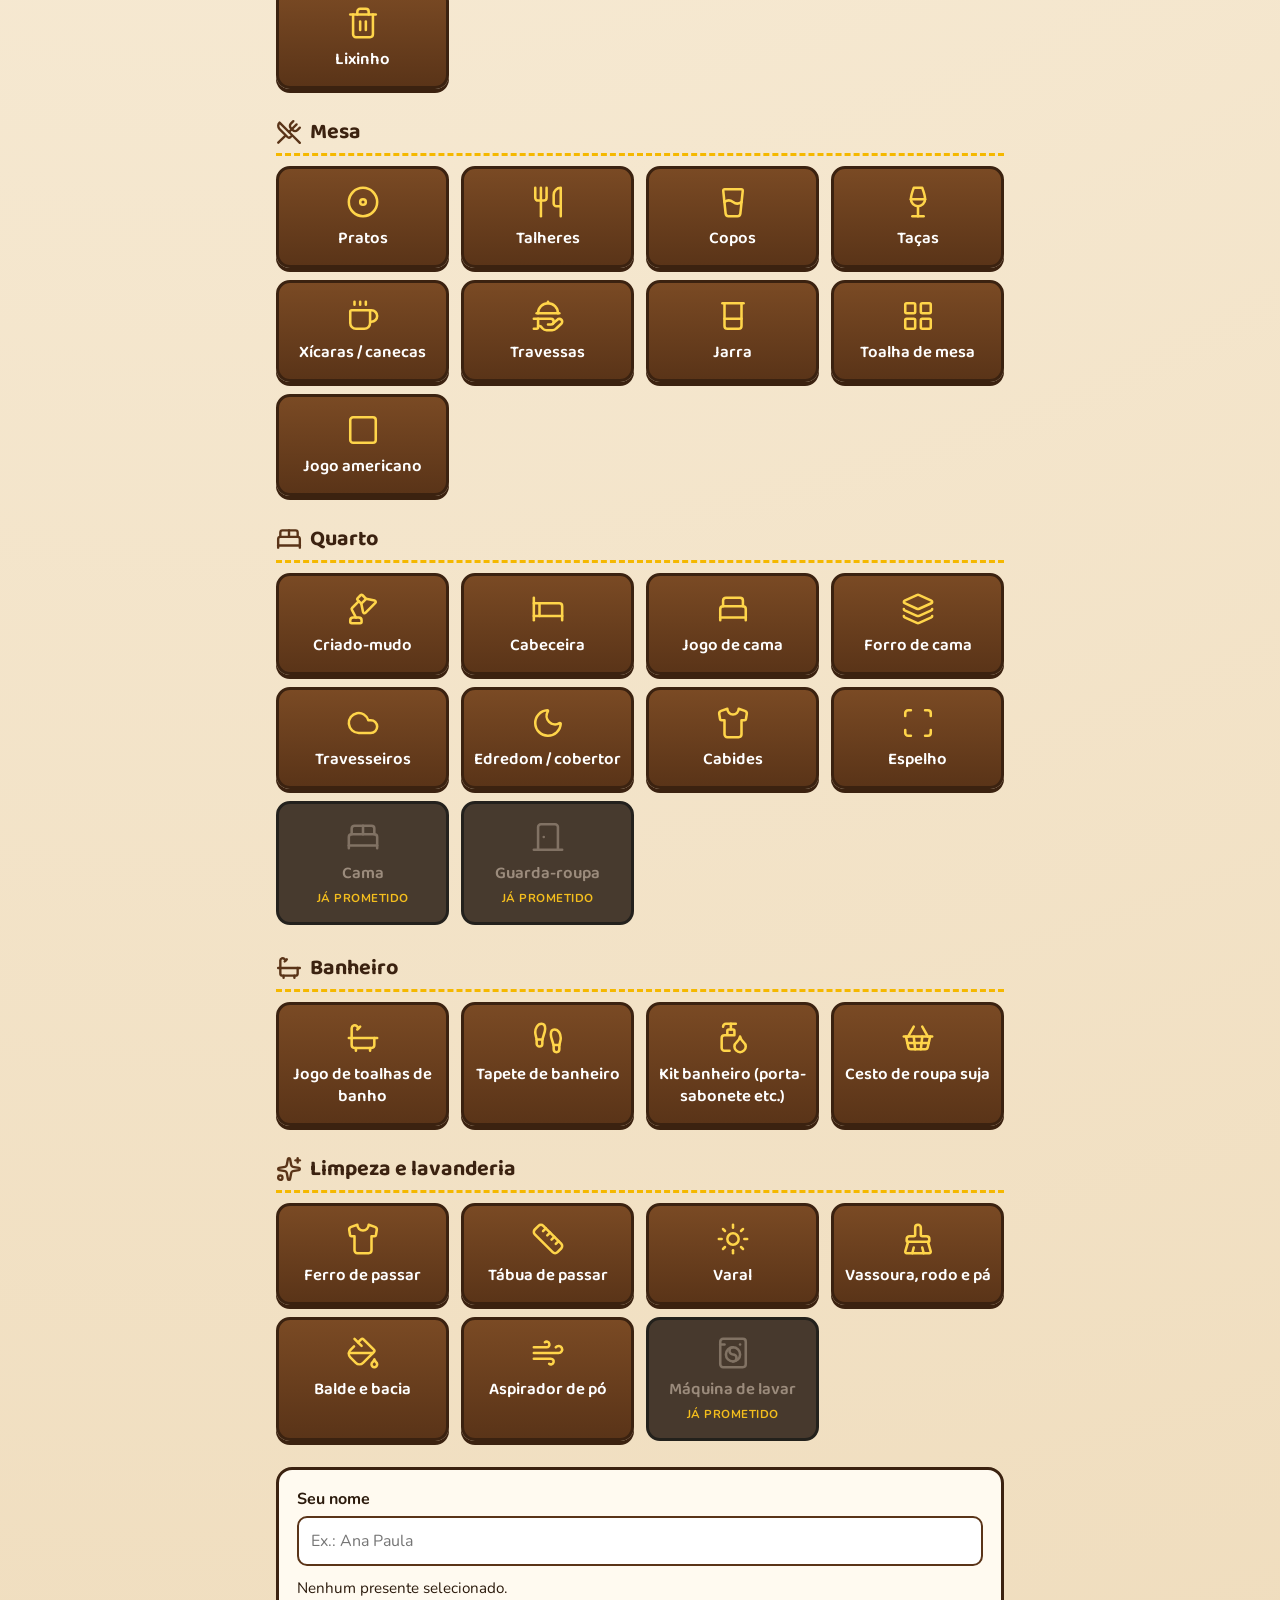
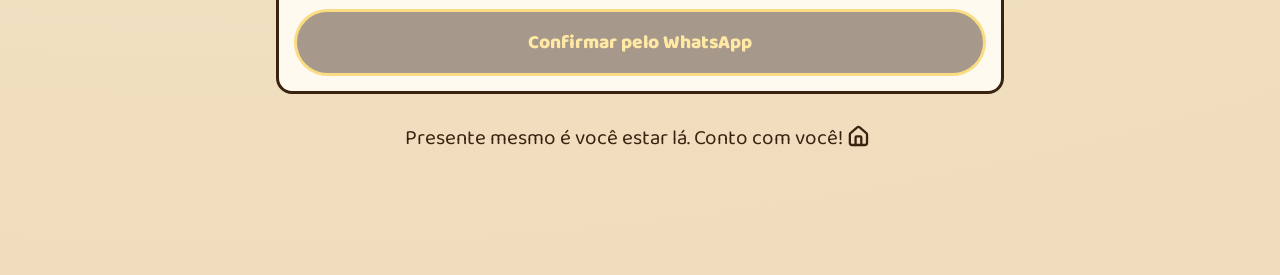
==== commit 68fa46e4: "Remove de fato a imagem do convite Co-Authored-By: Claude Fable 5.1 <noreply@anthropic.com>" ====
--- a/cha-de-casa/index.html
+++ b/cha-de-casa/index.html
@@ -55,7 +55,6 @@
 </head>
 <body>
 <div class="wrap">
-  <img class="convite" src="[data-uri]